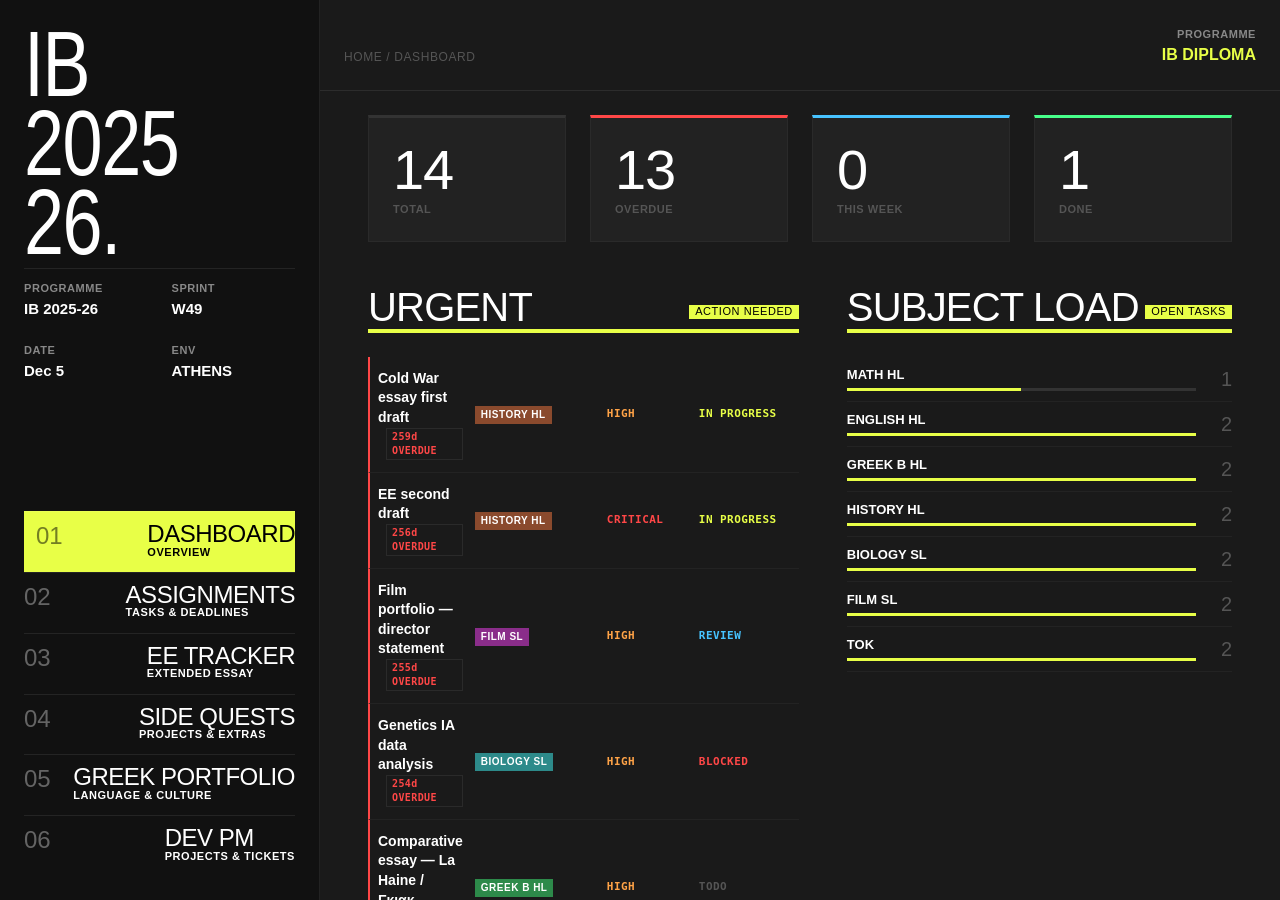
==== index.html @ cf194de4 "feat: IB Dashboard 2025-26 with Dev PM view Vanilla JS SPA (ES modules) replacing Dev Team PM tracke" ====
<!DOCTYPE html>
<html lang="en">
<head>
  <meta charset="UTF-8">
  <meta name="viewport" content="width=device-width, initial-scale=1.0">
  <title>IB Dashboard 2025-26</title>
  <link rel="stylesheet" href="style.css">
</head>
<body>

  <!-- SIDEBAR -->
  <aside>
    <div class="brand-block">
      <h1 class="display-text">IB<br>2025<br>26.</h1>
    </div>

    <div class="meta-grid">
      <div class="meta-item">
        <div class="mono-label" style="color:#888">Programme</div>
        <div class="meta-value">IB 2025-26</div>
      </div>
      <div class="meta-item">
        <div class="mono-label" style="color:#888">Sprint</div>
        <div id="meta-sprint" class="meta-value">—</div>
      </div>
      <div class="meta-item">
        <div class="mono-label" style="color:#888">Date</div>
        <div id="meta-date" class="meta-value">—</div>
      </div>
      <div class="meta-item">
        <div class="mono-label" style="color:#888">Env</div>
        <div class="meta-value">ATHENS</div>
      </div>
    </div>

    <ul class="nav-list">
      <li class="nav-item" data-view="dashboard">
        <span class="num">01</span>
        <div>
          <div class="display-text" style="font-size:24px">Dashboard</div>
          <div class="mono-label">Overview</div>
        </div>
      </li>
      <li class="nav-item" data-view="assignments">
        <span class="num">02</span>
        <div>
          <div class="display-text" style="font-size:24px">Assignments</div>
          <div class="mono-label">Tasks &amp; Deadlines</div>
        </div>
      </li>
      <li class="nav-item" data-view="ee-tracker">
        <span class="num">03</span>
        <div>
          <div class="display-text" style="font-size:24px">EE Tracker</div>
          <div class="mono-label">Extended Essay</div>
        </div>
      </li>
      <li class="nav-item" data-view="side-quests">
        <span class="num">04</span>
        <div>
          <div class="display-text" style="font-size:24px">Side Quests</div>
          <div class="mono-label">Projects &amp; Extras</div>
        </div>
      </li>
      <li class="nav-item" data-view="greek-portfolio">
        <span class="num">05</span>
        <div>
          <div class="display-text" style="font-size:24px">Greek Portfolio</div>
          <div class="mono-label">Language &amp; Culture</div>
        </div>
      </li>
      <li class="nav-item" data-view="dev-pm">
        <span class="num">06</span>
        <div>
          <div class="display-text" style="font-size:24px">Dev PM</div>
          <div class="mono-label">Projects &amp; Tickets</div>
        </div>
      </li>
    </ul>
  </aside>

  <!-- MAIN -->
  <main>
    <header>
      <div class="breadcrumbs" id="header-breadcrumb">HOME / DASHBOARD</div>
      <div class="user-status">
        <span class="mono-label" style="color:#888">PROGRAMME</span>
        <span class="role">IB DIPLOMA</span>
      </div>
    </header>

    <div data-view="dashboard" style="display:none"></div>
    <div data-view="assignments" style="display:none"></div>
    <div data-view="ee-tracker" style="display:none"></div>
    <div data-view="side-quests" style="display:none"></div>
    <div data-view="greek-portfolio" style="display:none"></div>
    <div data-view="dev-pm" style="display:none"></div>
  </main>

  <!-- MODAL -->
  <div id="modal-overlay" class="modal-overlay">
    <div id="modal-box" class="modal-box"></div>
  </div>

  <script type="module" src="js/app.js"></script>
</body>
</html>
---- style.css ----
/* ============================================================
   DESIGN SYSTEM — Dev Team PM Dashboard
   ============================================================ */

:root {
  /* Base (from design-sample) */
  --bg-dark:   #111111;
  --bg-light:  #1A1A1A;
  --text-dark: #FFFFFF;
  --text-light: #FFFFFF;
  --accent:    #E8FF47;

  --font-display: 'Impact', 'Oswald', 'Anton', sans-serif;
  --font-body:    'Helvetica Neue', 'Helvetica', 'Arial', sans-serif;

  --spacing-xs: 4px;
  --spacing-sm: 12px;
  --spacing-md: 24px;
  --spacing-lg: 48px;
  --spacing-xl: 96px;

  --border-light: 1px solid rgba(255,255,255,0.08);
  --border-dark:  1px solid rgba(255,255,255,0.08);

  /* Status colors */
  --status-todo:        #555555;
  --status-in-progress: var(--accent);
  --status-review:      #47C3FF;
  --status-done:        #47FF8A;
  --status-blocked:     #FF4747;

  /* Priority colors */
  --priority-critical: #FF4747;
  --priority-high:     #FFA347;
  --priority-normal:   #AAAAAA;
  --priority-low:      #555555;
}

/* ============================================================
   RESET + BASE
   ============================================================ */
*, *::before, *::after { box-sizing: border-box; margin: 0; padding: 0; }

body {
  font-family: var(--font-body);
  background-color: var(--bg-dark);
  color: var(--text-light);
  height: 100vh;
  overflow: hidden;
  display: flex;
  font-size: 14px;
  line-height: 1.4;
  -webkit-font-smoothing: antialiased;
}

/* ============================================================
   TYPOGRAPHY UTILITIES
   ============================================================ */
.display-text {
  font-family: var(--font-display);
  text-transform: uppercase;
  line-height: 0.85;
  letter-spacing: -0.02em;
}

.mono-label {
  font-family: var(--font-body);
  font-size: 11px;
  text-transform: uppercase;
  letter-spacing: 0.05em;
  font-weight: 600;
}

/* ============================================================
   SIDEBAR
   ============================================================ */
aside {
  width: 320px;
  background-color: var(--bg-dark);
  color: var(--text-light);
  display: flex;
  flex-direction: column;
  padding: var(--spacing-md);
  border-right: 1px solid #222;
  flex-shrink: 0;
  position: relative;
  z-index: 10;
}

.brand-block { margin-bottom: var(--spacing-lg); }

.brand-block h1 {
  font-size: 72px;
  font-weight: 400;
  transform: scaleY(1.3);
  transform-origin: top left;
  margin-bottom: var(--spacing-sm);
}

.meta-grid {
  display: grid;
  grid-template-columns: 1fr 1fr;
  gap: var(--spacing-md);
  margin-bottom: var(--spacing-lg);
  border-top: var(--border-light);
  padding-top: var(--spacing-sm);
}

/* NAV */
.nav-list { list-style: none; margin-top: auto; }

.nav-item {
  border-top: var(--border-light);
  padding: var(--spacing-sm) 0;
  cursor: pointer;
  transition: padding-left 0.15s ease;
  display: flex;
  justify-content: space-between;
  align-items: flex-start;
  user-select: none;
}

.nav-item:hover {
  padding-left: 10px;
  background: linear-gradient(90deg, rgba(232,255,71,0.06), transparent);
}

.nav-item span.num {
  font-family: var(--font-display);
  font-size: 24px;
  opacity: 0.35;
  line-height: 1;
}

.nav-active {
  color: #000;
  background-color: var(--accent);
  padding-left: var(--spacing-sm) !important;
}
.nav-active span.num { opacity: 0.5; }
.nav-active:hover { color: #000; background-color: var(--accent); }

/* ============================================================
   MAIN AREA
   ============================================================ */
main {
  flex-grow: 1;
  background-color: var(--bg-light);
  overflow: hidden;
  display: flex;
  flex-direction: column;
}

header {
  padding: var(--spacing-md);
  border-bottom: var(--border-dark);
  display: flex;
  justify-content: space-between;
  align-items: flex-end;
  flex-shrink: 0;
}

.breadcrumbs { font-size: 12px; color: #555; letter-spacing: 0.05em; }
.user-status { text-align: right; }
.user-status .role { display: block; font-weight: 700; font-size: 16px; color: var(--accent); }

/* ============================================================
   VIEW CONTAINERS
   ============================================================ */
main [data-view] {
  flex: 1;
  overflow-y: auto;
  padding: var(--spacing-md) var(--spacing-lg);
}

/* ============================================================
   DASHBOARD
   ============================================================ */

/* Stat row */
.stat-row {
  display: grid;
  grid-template-columns: repeat(4, 1fr);
  gap: var(--spacing-md);
  margin-bottom: var(--spacing-lg);
}

.stat-card {
  background: #222;
  border: 1px solid #2a2a2a;
  border-top: 3px solid #333;
  padding: var(--spacing-md);
}

.stat-card.stat-danger  { border-top-color: var(--status-blocked); }
.stat-card.stat-review  { border-top-color: var(--status-review); }
.stat-card.stat-done    { border-top-color: var(--status-done); }

.stat-value {
  font-family: var(--font-display);
  font-size: 56px;
  line-height: 1;
  color: var(--text-light);
}

.stat-label { color: #555; margin-top: 4px; }

/* Dashboard grid */
.dashboard-grid {
  display: grid;
  grid-template-columns: 1fr 1fr;
  gap: var(--spacing-lg);
}

/* Section */
.data-section { display: flex; flex-direction: column; }

.section-header {
  font-family: var(--font-display);
  font-size: 40px;
  margin-bottom: var(--spacing-md);
  border-bottom: 4px solid var(--accent);
  padding-bottom: var(--spacing-xs);
  display: flex;
  justify-content: space-between;
  align-items: baseline;
}

.section-header .tag {
  font-family: var(--font-body);
  font-size: 11px;
  background: var(--accent);
  color: #000;
  padding: 2px 6px;
  letter-spacing: 0.05em;
  transform: translateY(-6px);
  display: inline-block;
}

/* Task rows */
.task-list { display: flex; flex-direction: column; }

.task-row {
  display: grid;
  grid-template-columns: 1fr 120px 80px 100px;
  padding: var(--spacing-sm) 0;
  border-bottom: 1px solid rgba(255,255,255,0.04);
  align-items: center;
  gap: var(--spacing-sm);
}

.task-row:hover { background-color: #222; }

.task-title  { font-weight: 600; }
.task-assignee { color: #888; font-size: 13px; }

/* Blocked highlight */
.blocked-row { border-left: 2px solid var(--status-blocked); padding-left: 8px; }

/* Workload */
.workload-row {
  display: flex;
  align-items: center;
  gap: var(--spacing-sm);
  padding: 8px 0;
  border-bottom: 1px solid rgba(255,255,255,0.04);
}

.member-circle {
  width: 32px; height: 32px;
  border: 2px solid var(--accent);
  border-radius: 50%;
  display: flex; align-items: center; justify-content: center;
  font-weight: 700; font-size: 11px;
  color: var(--accent);
  flex-shrink: 0;
  font-family: var(--font-body);
  letter-spacing: 0.02em;
}
.member-circle.has-blocked { border-color: var(--status-blocked); color: var(--status-blocked); }

.workload-info { flex: 1; min-width: 0; }
.workload-name { font-size: 13px; font-weight: 600; margin-bottom: 4px; }
.workload-bar-wrap { height: 3px; background: #333; border-radius: 0; }
.workload-bar { height: 100%; background: var(--accent); transition: width 0.3s ease; }
.workload-count { font-family: var(--font-display); font-size: 20px; color: #555; width: 24px; text-align: right; }

/* Notice board */
.notice-board {
  grid-column: 1 / -1;
  background-color: #000;
  color: #FFF;
  padding: var(--spacing-md);
  margin-top: var(--spacing-md);
  border: 1px solid #333;
}

.notice-headline {
  font-family: var(--font-display);
  font-size: clamp(32px, 5vw, 72px);
  line-height: 0.85;
  text-transform: uppercase;
}

.notice-headline span {
  display: block;
  color: transparent;
  -webkit-text-stroke: 1px #FFF;
}
.notice-headline span.filled {
  color: var(--accent);
  -webkit-text-stroke: 0;
}

.notice-footer {
  margin-top: var(--spacing-md);
  display: flex;
  justify-content: space-between;
  font-family: monospace;
  font-size: 11px;
  border-top: 1px solid rgba(255,255,255,0.1);
  padding-top: var(--spacing-sm);
  color: #888;
}

/* ============================================================
   TICKETS VIEW
   ============================================================ */
.view-toolbar {
  display: flex;
  align-items: center;
  gap: var(--spacing-md);
  margin-bottom: var(--spacing-md);
  flex-wrap: wrap;
}

.view-toggle { display: flex; }

.toggle-btn {
  background: transparent;
  border: 1px solid #333;
  color: #555;
  padding: 6px 14px;
  font-family: var(--font-body);
  font-size: 11px;
  font-weight: 600;
  letter-spacing: 0.05em;
  text-transform: uppercase;
  cursor: pointer;
  transition: all 0.1s;
}
.toggle-btn + .toggle-btn { border-left: none; }
.toggle-btn.view-active {
  background: var(--accent);
  color: #000;
  border-color: var(--accent);
}
.toggle-btn:hover:not(.view-active) { border-color: #555; color: #aaa; }

.filter-bar { display: flex; gap: 8px; margin-left: auto; }

.filter-select {
  background: #222;
  border: 1px solid #333;
  color: #888;
  padding: 6px 10px;
  font-family: var(--font-body);
  font-size: 11px;
  font-weight: 600;
  letter-spacing: 0.04em;
  text-transform: uppercase;
  cursor: pointer;
  appearance: none;
  -webkit-appearance: none;
}
.filter-select:focus { outline: none; border-color: var(--accent); }

.action-btn {
  background: transparent;
  border: 1px solid var(--accent);
  color: var(--accent);
  padding: 6px 16px;
  font-family: var(--font-body);
  font-size: 11px;
  font-weight: 700;
  letter-spacing: 0.05em;
  text-transform: uppercase;
  cursor: pointer;
  transition: all 0.1s;
  white-space: nowrap;
}
.action-btn:hover { background: var(--accent); color: #000; }

/* Table */
.table-header {
  border-bottom: 2px solid #333 !important;
  color: #555;
  cursor: default !important;
}
.table-header:hover { background: transparent !important; }

.ticket-row {
  grid-template-columns: 1fr 120px 80px 100px;
  cursor: pointer;
}

.col-assignee { color: #888; font-size: 13px; }
.col-status   { text-align: right; }

/* Status / priority badges */
.status-badge {
  font-family: monospace;
  font-size: 11px;
  font-weight: 700;
  text-transform: uppercase;
  letter-spacing: 0.04em;
}

.s-TODO        { color: var(--status-todo); }
.s-IN_PROGRESS { color: var(--status-in-progress); }
.s-REVIEW      { color: var(--status-review); }
.s-DONE        { color: var(--status-done); }
.s-BLOCKED     { color: var(--status-blocked); }

.clickable-status {
  cursor: pointer;
  border-bottom: 1px dashed currentColor;
  display: inline-block;
}
.clickable-status:hover { opacity: 0.7; }

.priority-badge {
  font-family: monospace;
  font-size: 11px;
  font-weight: 700;
  text-transform: uppercase;
  letter-spacing: 0.04em;
}

.p-CRITICAL { color: var(--priority-critical); }
.p-HIGH     { color: var(--priority-high); }
.p-NORMAL   { color: var(--priority-normal); }
.p-LOW      { color: var(--priority-low); }

/* Board */
.board-container {
  display: grid;
  grid-template-columns: repeat(4, 1fr);
  gap: var(--spacing-md);
  align-items: start;
}

.board-col {
  background: #1e1e1e;
  border: 1px solid #2a2a2a;
  min-height: 200px;
}

.board-col-header {
  padding: var(--spacing-sm);
  border-bottom: 1px solid #2a2a2a;
  display: flex;
  justify-content: space-between;
  align-items: center;
}

.board-col-count { color: #555; }

.board-col-cards {
  padding: var(--spacing-sm);
  display: flex;
  flex-direction: column;
  gap: 8px;
  min-height: 120px;
  transition: background 0.1s;
}
.board-col-cards.drag-over { background: rgba(232,255,71,0.04); }

.board-card {
  background: #252525;
  border: 1px solid #333;
  border-left: 3px solid #333;
  padding: var(--spacing-sm);
  cursor: grab;
  transition: border-color 0.1s, opacity 0.1s;
  user-select: none;
}
.board-card:hover { border-color: #555; }
.board-card.dragging { opacity: 0.4; }

.s-border-TODO        { border-left-color: var(--status-todo); }
.s-border-IN_PROGRESS { border-left-color: var(--status-in-progress); }
.s-border-REVIEW      { border-left-color: var(--status-review); }
.s-border-DONE        { border-left-color: var(--status-done); }
.s-border-BLOCKED     { border-left-color: var(--status-blocked); }

.card-title { font-size: 13px; font-weight: 600; margin-bottom: 8px; }

.card-meta {
  display: flex;
  justify-content: space-between;
  align-items: center;
}

.card-assignee { font-size: 11px; color: #555; }

.card-blocked-badge {
  font-family: monospace;
  font-size: 10px;
  font-weight: 700;
  color: var(--status-blocked);
  margin-top: 6px;
  letter-spacing: 0.05em;
}

/* ============================================================
   PROJECTS VIEW
   ============================================================ */
.project-grid {
  display: grid;
  grid-template-columns: repeat(2, 1fr);
  gap: var(--spacing-md);
}

.project-card {
  background: #222;
  border: 1px solid #2a2a2a;
  padding: var(--spacing-md);
  cursor: pointer;
  transition: border-color 0.15s;
  display: flex;
  flex-direction: column;
  gap: var(--spacing-sm);
  position: relative;
}
.project-card:hover { border-color: var(--accent); }
.project-card.project-active { border-color: rgba(232,255,71,0.4); }

.project-phase-bar {
  display: flex;
  justify-content: space-between;
  align-items: center;
}

.phase-badge {
  font-family: monospace;
  font-size: 11px;
  font-weight: 700;
  letter-spacing: 0.06em;
  text-transform: uppercase;
}
.phase-ALPHA       { color: #FFA347; }
.phase-BETA        { color: var(--accent); }
.phase-LAUNCH      { color: var(--status-done); }
.phase-MAINTENANCE { color: var(--status-review); }

.active-badge {
  font-family: monospace;
  font-size: 10px;
  font-weight: 700;
  color: #000;
  background: var(--accent);
  padding: 2px 6px;
  letter-spacing: 0.05em;
}

.project-name {
  font-size: 36px;
  line-height: 0.9;
}

.project-desc {
  font-size: 13px;
  color: #888;
  flex: 1;
}

.project-meta {
  display: flex;
  justify-content: space-between;
  align-items: center;
  border-top: 1px solid #2a2a2a;
  padding-top: var(--spacing-sm);
}

.project-stats { display: flex; gap: 6px; }

.set-active-btn {
  background: transparent;
  border: none;
  color: #555;
  cursor: pointer;
  font-size: 11px;
  padding: 0;
  transition: color 0.1s;
  margin-top: 4px;
  display: block;
}
.set-active-btn:hover { color: var(--accent); }

/* ============================================================
   TEAM VIEW
   ============================================================ */
.team-list { display: flex; flex-direction: column; gap: 2px; }

.team-row {
  display: grid;
  grid-template-columns: 48px 1fr auto auto;
  align-items: center;
  gap: var(--spacing-md);
  padding: var(--spacing-sm) 0;
  border-bottom: 1px solid rgba(255,255,255,0.04);
}
.team-row.has-blocked { border-left: 2px solid var(--status-blocked); padding-left: 8px; }

.member-circle-lg {
  width: 44px; height: 44px;
  border: 2px solid var(--accent);
  border-radius: 50%;
  display: flex; align-items: center; justify-content: center;
  font-weight: 700; font-size: 13px;
  color: var(--accent);
  flex-shrink: 0;
  letter-spacing: 0.02em;
}
.member-circle-lg.has-blocked { border-color: var(--status-blocked); color: var(--status-blocked); }

.member-name { font-weight: 700; font-size: 16px; }
.member-role { color: #555; margin-top: 2px; }

.member-stats { display: flex; gap: var(--spacing-sm); align-items: center; }

.delete-member-btn {
  background: transparent;
  border: none;
  color: #333;
  cursor: pointer;
  font-size: 14px;
  padding: 4px 8px;
  transition: color 0.1s;
}
.delete-member-btn:hover { color: var(--status-blocked); }

/* ============================================================
   MODAL
   ============================================================ */
.modal-overlay {
  position: fixed;
  inset: 0;
  background: rgba(0,0,0,0.85);
  display: flex;
  align-items: center;
  justify-content: center;
  z-index: 1000;
  opacity: 0;
  pointer-events: none;
  transition: opacity 0.15s;
}
.modal-overlay.active {
  opacity: 1;
  pointer-events: all;
}

.modal-box {
  background: var(--bg-dark);
  border: 1px solid #333;
  width: 480px;
  max-width: calc(100vw - 48px);
  padding: var(--spacing-lg);
  position: relative;
}

.modal-header {
  display: flex;
  justify-content: space-between;
  align-items: flex-start;
  margin-bottom: var(--spacing-lg);
  border-bottom: 4px solid var(--accent);
  padding-bottom: var(--spacing-sm);
}

.modal-title { font-size: 40px; }

.modal-close-btn {
  background: transparent;
  border: none;
  color: #555;
  font-size: 18px;
  cursor: pointer;
  padding: 4px;
  transition: color 0.1s;
  line-height: 1;
}
.modal-close-btn:hover { color: #fff; }

.modal-field { margin-bottom: var(--spacing-md); }

.modal-label {
  display: block;
  color: #555;
  margin-bottom: 6px;
}

.modal-input {
  width: 100%;
  background: transparent;
  border: none;
  border-bottom: 1px solid #333;
  color: #fff;
  font-family: var(--font-body);
  font-size: 16px;
  padding: 6px 0;
  outline: none;
  transition: border-color 0.15s;
  border-radius: 0;
  -webkit-appearance: none;
  appearance: none;
}
.modal-input:focus { border-bottom-color: var(--accent); }
.modal-input option { background: #111; }

.modal-textarea { resize: vertical; min-height: 80px; }

.modal-submit {
  margin-top: var(--spacing-md);
  background: var(--accent);
  border: none;
  color: #000;
  font-family: var(--font-body);
  font-size: 13px;
  font-weight: 700;
  letter-spacing: 0.08em;
  padding: 12px 32px;
  cursor: pointer;
  transition: opacity 0.1s;
  text-transform: uppercase;
  width: 100%;
}
.modal-submit:hover { opacity: 0.85; }

/* ============================================================
   MISC
   ============================================================ */
.empty-state {
  color: #444;
  font-size: 13px;
  padding: var(--spacing-md) 0;
  font-style: italic;
}

button { font-family: var(--font-body); }

/* Scrollbar */
::-webkit-scrollbar { width: 4px; }
::-webkit-scrollbar-track { background: transparent; }
::-webkit-scrollbar-thumb { background: #333; border-radius: 0; }
::-webkit-scrollbar-thumb:hover { background: #555; }

/* ============================================================
   EDIT BUTTONS + NEW FIELDS
   ============================================================ */

/* Generic edit icon button */
.edit-btn {
  background: transparent;
  border: none;
  color: #444;
  cursor: pointer;
  font-size: 13px;
  padding: 2px 5px;
  transition: color 0.1s;
  line-height: 1;
}
.edit-btn:hover { color: var(--accent); }

/* Ticket table action buttons (hidden until row hover) */
.ticket-actions {
  display: flex;
  gap: 2px;
  justify-content: flex-end;
  opacity: 0;
  transition: opacity 0.1s;
}
.task-row:hover .ticket-actions { opacity: 1; }

/* Due date chip */
.due-chip {
  font-family: monospace;
  font-size: 10px;
  font-weight: 700;
  color: #555;
  background: #1a1a1a;
  border: 1px solid #2a2a2a;
  padding: 1px 5px;
  letter-spacing: 0.04em;
  margin-left: 8px;
  display: inline-block;
  vertical-align: middle;
}

/* Board card layout updates */
.card-title-row {
  display: flex;
  justify-content: space-between;
  align-items: flex-start;
  gap: 4px;
  margin-bottom: 8px;
}
.card-title-row .card-title { margin-bottom: 0; flex: 1; }

.card-edit-btn { opacity: 0; flex-shrink: 0; }
.board-card:hover .card-edit-btn { opacity: 1; }

/* Board card description preview */
.card-desc {
  font-size: 11px;
  color: #666;
  margin-bottom: 8px;
  line-height: 1.4;
}

/* Project card action row */
.project-card-actions {
  display: flex;
  justify-content: space-between;
  align-items: center;
  margin-top: 4px;
}
.project-action-btns { display: flex; gap: 4px; }
.project-action-btns .edit-btn {
  font-size: 10px;
  font-weight: 700;
  letter-spacing: 0.04em;
  padding: 3px 8px;
  border: 1px solid #2a2a2a;
}
.project-action-btns .edit-btn:hover { color: var(--accent); border-color: var(--accent); }

/* Team member action cell */
.member-actions { display: flex; gap: 4px; align-items: center; }

/* ============================================================
   IB DASHBOARD — ADDITIONS
   ============================================================ */

/* Meta grid values */
.meta-item { }
.meta-value { font-weight: 700; font-size: 15px; margin-top: 2px; }

/* Subject badges */
.subject-badge {
  display: inline-block;
  padding: 2px 6px;
  border-radius: 0;
  font-size: 10px;
  font-weight: 700;
  letter-spacing: 0.05em;
  text-transform: uppercase;
  white-space: nowrap;
}
.subj-math-hl    { background: #2D4A8A; color: #fff; }
.subj-english-hl { background: #4A2D8A; color: #fff; }
.subj-greek-b-hl { background: #2D8A4A; color: #fff; }
.subj-history-hl { background: #8A4A2D; color: #fff; }
.subj-biology-sl { background: #2D8A8A; color: #fff; }
.subj-film-sl    { background: #8A2D8A; color: #fff; }
.subj-tok        { background: #555;    color: #fff; }

/* Priority dots (small colored circles for table rows) */
.priority-dot {
  width: 8px;
  height: 8px;
  border-radius: 50%;
  flex-shrink: 0;
}
.p-dot-CRITICAL { background: var(--priority-critical); }
.p-dot-HIGH     { background: var(--priority-high); }
.p-dot-NORMAL   { background: var(--priority-normal); }
.p-dot-LOW      { background: var(--priority-low); }

/* Assignments row */
.assign-row {
  cursor: default;
  align-items: center;
}

/* 5-column board for assignments */
.board-5col {
  grid-template-columns: repeat(5, 1fr) !important;
}

/* EE grid layout */
.ee-grid {
  max-width: 720px;
}

/* Greek text rows (expandable) */
.greek-text-row {
  align-items: start !important;
  padding: var(--spacing-sm) 0;
}
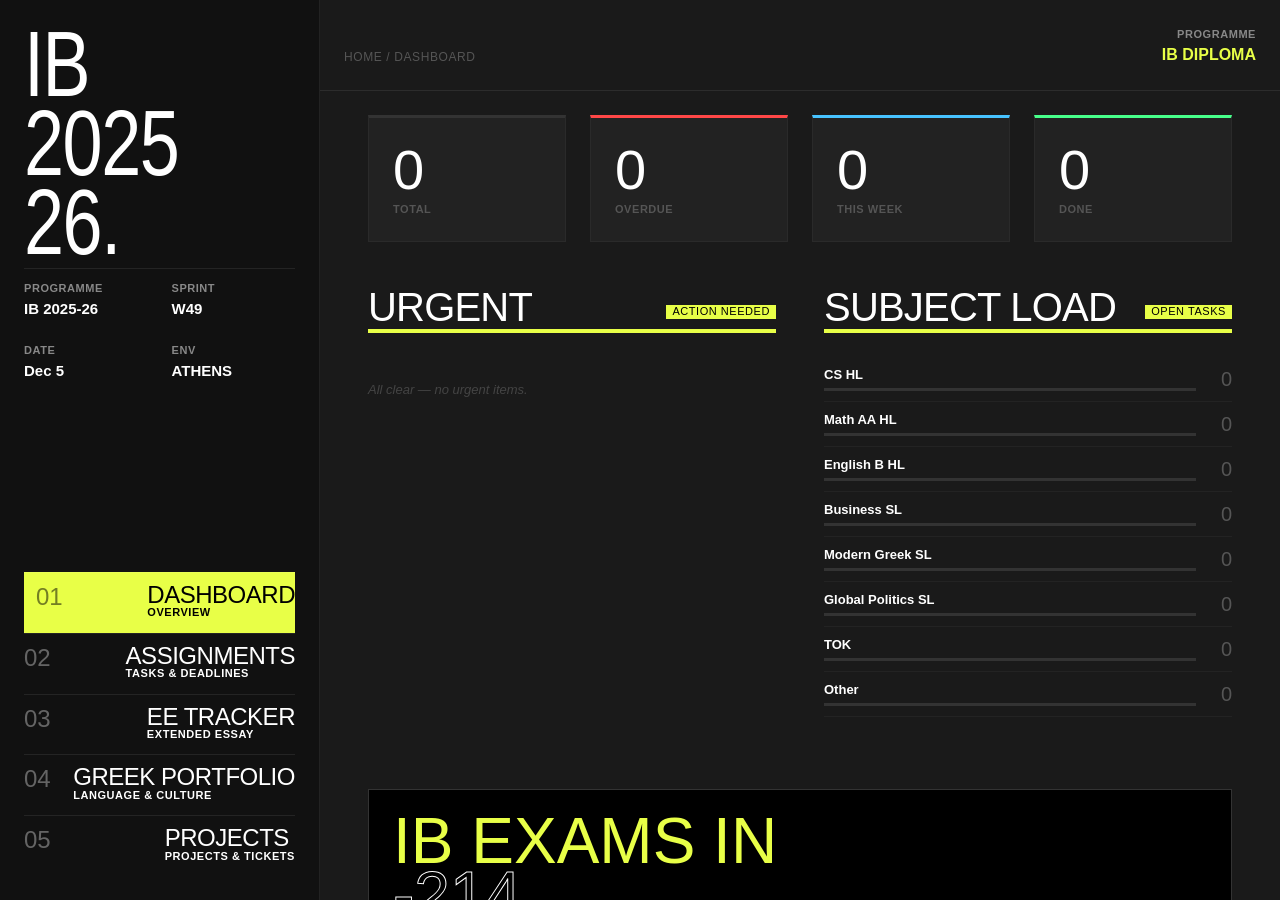
==== commit f7875af1: "Connected other views to notion. Working on side quest project management view" ====
--- a/index.html
+++ b/index.html
@@ -55,24 +55,17 @@
           <div class="mono-label">Extended Essay</div>
         </div>
       </li>
-      <li class="nav-item" data-view="side-quests">
+      <li class="nav-item" data-view="greek-portfolio">
         <span class="num">04</span>
-        <div>
-          <div class="display-text" style="font-size:24px">Side Quests</div>
-          <div class="mono-label">Projects &amp; Extras</div>
-        </div>
-      </li>
-      <li class="nav-item" data-view="greek-portfolio">
-        <span class="num">05</span>
         <div>
           <div class="display-text" style="font-size:24px">Greek Portfolio</div>
           <div class="mono-label">Language &amp; Culture</div>
         </div>
       </li>
-      <li class="nav-item" data-view="dev-pm">
-        <span class="num">06</span>
+      <li class="nav-item" data-view="projects">
+        <span class="num">05</span>
         <div>
-          <div class="display-text" style="font-size:24px">Dev PM</div>
+          <div class="display-text" style="font-size:24px">Projects</div>
           <div class="mono-label">Projects &amp; Tickets</div>
         </div>
       </li>
@@ -92,9 +85,8 @@
     <div data-view="dashboard" style="display:none"></div>
     <div data-view="assignments" style="display:none"></div>
     <div data-view="ee-tracker" style="display:none"></div>
-    <div data-view="side-quests" style="display:none"></div>
     <div data-view="greek-portfolio" style="display:none"></div>
-    <div data-view="dev-pm" style="display:none"></div>
+    <div data-view="projects" style="display:none"></div>
   </main>
 
   <!-- MODAL -->
--- a/style.css
+++ b/style.css
@@ -31,8 +31,8 @@
 
   /* Priority colors */
   --priority-critical: #FF4747;
-  --priority-high:     #FFA347;
-  --priority-normal:   #AAAAAA;
+  --priority-high:     #FF4747;
+  --priority-normal:   #47C3FF;
   --priority-low:      #555555;
 }
 
@@ -858,13 +858,15 @@
   text-transform: uppercase;
   white-space: nowrap;
 }
-.subj-math-hl    { background: #2D4A8A; color: #fff; }
-.subj-english-hl { background: #4A2D8A; color: #fff; }
-.subj-greek-b-hl { background: #2D8A4A; color: #fff; }
-.subj-history-hl { background: #8A4A2D; color: #fff; }
-.subj-biology-sl { background: #2D8A8A; color: #fff; }
-.subj-film-sl    { background: #8A2D8A; color: #fff; }
-.subj-tok        { background: #555;    color: #fff; }
+/* Subjects match Notion Assignments DB */
+.subj-cs-hl            { background: #1a6b8a; color: #fff; }
+.subj-math-aa-hl       { background: #2D4A8A; color: #fff; }
+.subj-english-b-hl     { background: #4A2D8A; color: #fff; }
+.subj-business-sl      { background: #8A6A2D; color: #fff; }
+.subj-modern-greek-sl  { background: #2D8A4A; color: #fff; }
+.subj-global-politics-sl { background: #8A4A2D; color: #fff; }
+.subj-tok              { background: #555;    color: #fff; }
+.subj-other            { background: #333;    color: #888; }
 
 /* Priority dots (small colored circles for table rows) */
 .priority-dot {
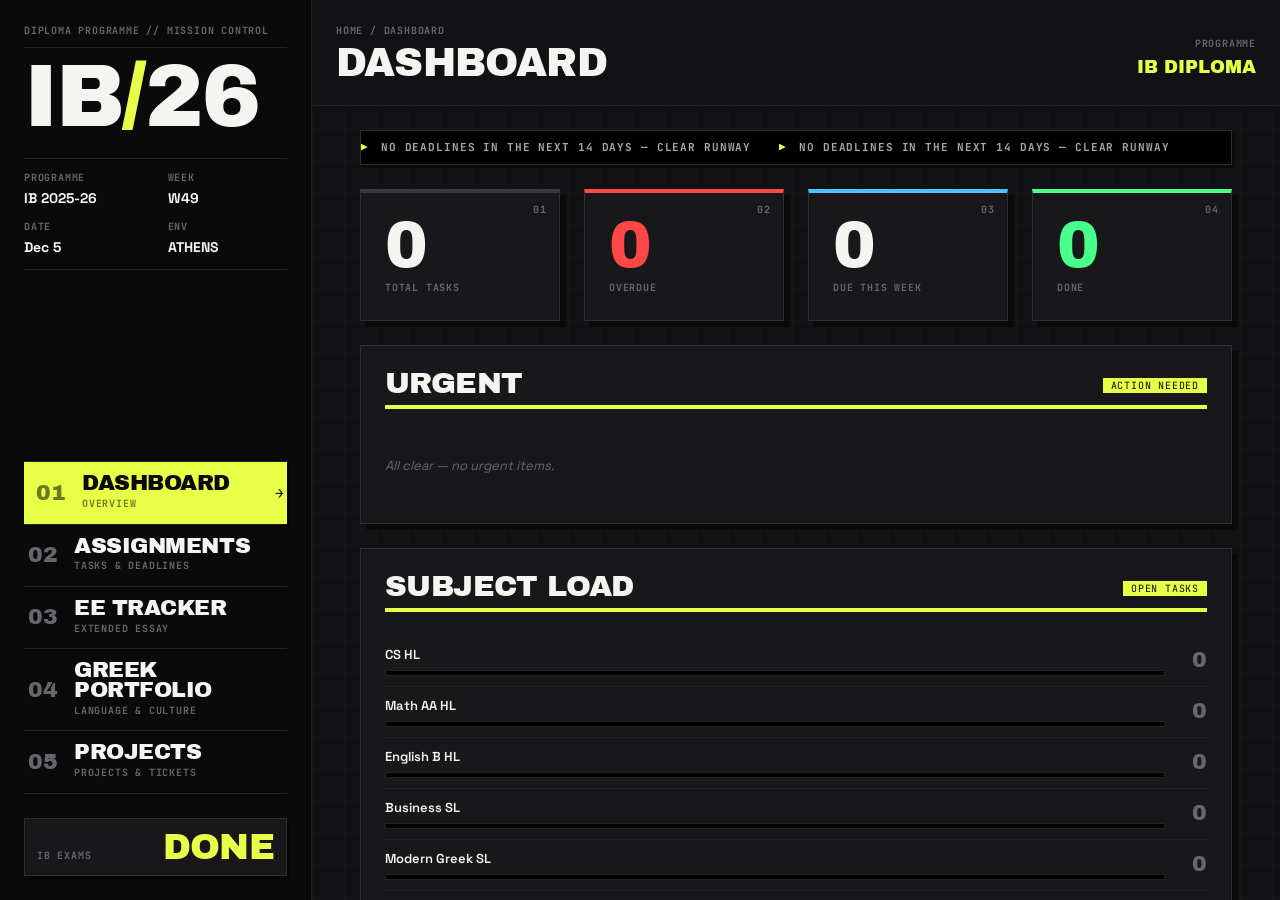
==== commit 4dfa8a3c: "Redesign UI: industrial brutalist design system, finish EE + Greek views - New design system in styl" ====
--- a/index.html
+++ b/index.html
@@ -4,6 +4,9 @@
   <meta charset="UTF-8">
   <meta name="viewport" content="width=device-width, initial-scale=1.0">
   <title>IB Dashboard 2025-26</title>
+  <link rel="preconnect" href="https://fonts.googleapis.com">
+  <link rel="preconnect" href="https://fonts.gstatic.com" crossorigin>
+  <link href="https://fonts.googleapis.com/css2?family=Archivo+Black&family=JetBrains+Mono:wght@400;700&family=Space+Grotesk:wght@400;500;600;700&display=swap" rel="stylesheet">
   <link rel="stylesheet" href="style.css">
 </head>
 <body>
@@ -11,24 +14,25 @@
   <!-- SIDEBAR -->
   <aside>
     <div class="brand-block">
-      <h1 class="display-text">IB<br>2025<br>26.</h1>
+      <div class="mono-label brand-kicker">DIPLOMA PROGRAMME // MISSION CONTROL</div>
+      <h1 class="display-text brand-title">IB<span class="brand-slash">/</span>26</h1>
     </div>
 
     <div class="meta-grid">
       <div class="meta-item">
-        <div class="mono-label" style="color:#888">Programme</div>
+        <div class="mono-label meta-key">Programme</div>
         <div class="meta-value">IB 2025-26</div>
       </div>
       <div class="meta-item">
-        <div class="mono-label" style="color:#888">Sprint</div>
+        <div class="mono-label meta-key">Week</div>
         <div id="meta-sprint" class="meta-value">—</div>
       </div>
       <div class="meta-item">
-        <div class="mono-label" style="color:#888">Date</div>
+        <div class="mono-label meta-key">Date</div>
         <div id="meta-date" class="meta-value">—</div>
       </div>
       <div class="meta-item">
-        <div class="mono-label" style="color:#888">Env</div>
+        <div class="mono-label meta-key">Env</div>
         <div class="meta-value">ATHENS</div>
       </div>
     </div>
@@ -36,48 +40,63 @@
     <ul class="nav-list">
       <li class="nav-item" data-view="dashboard">
         <span class="num">01</span>
-        <div>
-          <div class="display-text" style="font-size:24px">Dashboard</div>
-          <div class="mono-label">Overview</div>
+        <div class="nav-text">
+          <div class="display-text nav-label">Dashboard</div>
+          <div class="mono-label nav-sub">Overview</div>
         </div>
+        <span class="nav-arrow">&#x2192;</span>
       </li>
       <li class="nav-item" data-view="assignments">
         <span class="num">02</span>
-        <div>
-          <div class="display-text" style="font-size:24px">Assignments</div>
-          <div class="mono-label">Tasks &amp; Deadlines</div>
+        <div class="nav-text">
+          <div class="display-text nav-label">Assignments</div>
+          <div class="mono-label nav-sub">Tasks &amp; Deadlines</div>
         </div>
+        <span class="nav-arrow">&#x2192;</span>
       </li>
       <li class="nav-item" data-view="ee-tracker">
         <span class="num">03</span>
-        <div>
-          <div class="display-text" style="font-size:24px">EE Tracker</div>
-          <div class="mono-label">Extended Essay</div>
+        <div class="nav-text">
+          <div class="display-text nav-label">EE Tracker</div>
+          <div class="mono-label nav-sub">Extended Essay</div>
         </div>
+        <span class="nav-arrow">&#x2192;</span>
       </li>
       <li class="nav-item" data-view="greek-portfolio">
         <span class="num">04</span>
-        <div>
-          <div class="display-text" style="font-size:24px">Greek Portfolio</div>
-          <div class="mono-label">Language &amp; Culture</div>
+        <div class="nav-text">
+          <div class="display-text nav-label">Greek Portfolio</div>
+          <div class="mono-label nav-sub">Language &amp; Culture</div>
         </div>
+        <span class="nav-arrow">&#x2192;</span>
       </li>
       <li class="nav-item" data-view="projects">
         <span class="num">05</span>
-        <div>
-          <div class="display-text" style="font-size:24px">Projects</div>
-          <div class="mono-label">Projects &amp; Tickets</div>
+        <div class="nav-text">
+          <div class="display-text nav-label">Projects</div>
+          <div class="mono-label nav-sub">Projects &amp; Tickets</div>
         </div>
+        <span class="nav-arrow">&#x2192;</span>
       </li>
     </ul>
+
+    <div class="sidebar-foot">
+      <div class="exam-chip">
+        <span class="mono-label exam-chip-key">IB EXAMS</span>
+        <span class="display-text exam-chip-num" id="sidebar-countdown-num">—</span>
+      </div>
+    </div>
   </aside>
 
   <!-- MAIN -->
   <main>
     <header>
-      <div class="breadcrumbs" id="header-breadcrumb">HOME / DASHBOARD</div>
+      <div class="header-left">
+        <div class="breadcrumbs mono-label" id="header-breadcrumb">HOME / DASHBOARD</div>
+        <div class="display-text header-title" id="header-title">Dashboard</div>
+      </div>
       <div class="user-status">
-        <span class="mono-label" style="color:#888">PROGRAMME</span>
+        <span class="mono-label header-key">PROGRAMME</span>
         <span class="role">IB DIPLOMA</span>
       </div>
     </header>
--- a/style.css
+++ b/style.css
@@ -1,17 +1,40 @@
 /* ============================================================
-   DESIGN SYSTEM — Dev Team PM Dashboard
+   DESIGN SYSTEM — IB MISSION CONTROL
+   Industrial brutalist: hard edges, hard shadows, stencil type,
+   lime signal color on near-black surfaces.
    ============================================================ */
 
 :root {
-  /* Base (from design-sample) */
-  --bg-dark:   #111111;
-  --bg-light:  #1A1A1A;
-  --text-dark: #FFFFFF;
-  --text-light: #FFFFFF;
-  --accent:    #E8FF47;
-
-  --font-display: 'Impact', 'Oswald', 'Anton', sans-serif;
-  --font-body:    'Helvetica Neue', 'Helvetica', 'Arial', sans-serif;
+  /* Surfaces */
+  --bg-0: #0A0A0B;          /* app shell / sidebar */
+  --bg-1: #121214;          /* main canvas */
+  --bg-2: #18181B;          /* panels */
+  --bg-3: #1F1F23;          /* raised elements: cards, inputs */
+
+  /* Lines */
+  --line-1: #232327;
+  --line-2: #2E2E33;
+  --line-3: #3A3A40;
+
+  /* Ink */
+  --ink-1: #F4F4F0;
+  --ink-2: #A8A8A0;
+  --ink-3: #66666C;
+
+  /* Signal */
+  --accent:     #E8FF47;
+  --accent-dim: rgba(232, 255, 71, 0.12);
+  --accent-ink: #0A0A0B;
+
+  /* Legacy aliases (kept for compatibility) */
+  --bg-dark:  var(--bg-0);
+  --bg-light: var(--bg-1);
+  --text-dark:  var(--ink-1);
+  --text-light: var(--ink-1);
+
+  --font-display: 'Archivo Black', 'Impact', 'Anton', sans-serif;
+  --font-body:    'Space Grotesk', 'Helvetica Neue', 'Helvetica', 'Arial', sans-serif;
+  --font-mono:    'JetBrains Mono', 'SFMono-Regular', 'Menlo', monospace;
 
   --spacing-xs: 4px;
   --spacing-sm: 12px;
@@ -19,11 +42,15 @@
   --spacing-lg: 48px;
   --spacing-xl: 96px;
 
-  --border-light: 1px solid rgba(255,255,255,0.08);
-  --border-dark:  1px solid rgba(255,255,255,0.08);
+  --border-light: 1px solid var(--line-1);
+  --border-dark:  1px solid var(--line-1);
+
+  --shadow-hard:    6px 6px 0 rgba(0, 0, 0, 0.45);
+  --shadow-hard-sm: 3px 3px 0 rgba(0, 0, 0, 0.45);
+  --shadow-accent:  6px 6px 0 rgba(232, 255, 71, 0.18);
 
   /* Status colors */
-  --status-todo:        #555555;
+  --status-todo:        #8A8A92;
   --status-in-progress: var(--accent);
   --status-review:      #47C3FF;
   --status-done:        #47FF8A;
@@ -33,7 +60,14 @@
   --priority-critical: #FF4747;
   --priority-high:     #FF4747;
   --priority-normal:   #47C3FF;
-  --priority-low:      #555555;
+  --priority-low:      #66666C;
+
+  /* Hazard striping for overdue / blocked surfaces */
+  --hazard: repeating-linear-gradient(
+    -45deg,
+    rgba(255, 71, 71, 0.07) 0 8px,
+    transparent 8px 16px
+  );
 }
 
 /* ============================================================
@@ -43,109 +77,170 @@
 
 body {
   font-family: var(--font-body);
-  background-color: var(--bg-dark);
-  color: var(--text-light);
+  background-color: var(--bg-0);
+  color: var(--ink-1);
   height: 100vh;
   overflow: hidden;
   display: flex;
   font-size: 14px;
-  line-height: 1.4;
+  line-height: 1.45;
   -webkit-font-smoothing: antialiased;
 }
+
+::selection { background: var(--accent); color: var(--accent-ink); }
+
+:focus-visible { outline: 2px solid var(--accent); outline-offset: 2px; }
+
+button { font-family: var(--font-body); }
+
+/* Scrollbar */
+::-webkit-scrollbar { width: 6px; height: 6px; }
+::-webkit-scrollbar-track { background: transparent; }
+::-webkit-scrollbar-thumb { background: var(--line-2); border-radius: 0; }
+::-webkit-scrollbar-thumb:hover { background: var(--line-3); }
 
 /* ============================================================
    TYPOGRAPHY UTILITIES
    ============================================================ */
 .display-text {
   font-family: var(--font-display);
-  text-transform: uppercase;
-  line-height: 0.85;
+  font-weight: 400;
+  text-transform: uppercase;
+  line-height: 0.9;
   letter-spacing: -0.02em;
 }
 
 .mono-label {
-  font-family: var(--font-body);
-  font-size: 11px;
-  text-transform: uppercase;
-  letter-spacing: 0.05em;
-  font-weight: 600;
+  font-family: var(--font-mono);
+  font-size: 10px;
+  text-transform: uppercase;
+  letter-spacing: 0.08em;
+  font-weight: 700;
 }
 
 /* ============================================================
    SIDEBAR
    ============================================================ */
 aside {
-  width: 320px;
-  background-color: var(--bg-dark);
-  color: var(--text-light);
+  width: 312px;
+  background-color: var(--bg-0);
   display: flex;
   flex-direction: column;
   padding: var(--spacing-md);
-  border-right: 1px solid #222;
+  border-right: 1px solid var(--line-1);
   flex-shrink: 0;
   position: relative;
   z-index: 10;
 }
 
-.brand-block { margin-bottom: var(--spacing-lg); }
-
-.brand-block h1 {
-  font-size: 72px;
-  font-weight: 400;
-  transform: scaleY(1.3);
-  transform-origin: top left;
+.brand-block { margin-bottom: var(--spacing-md); }
+
+.brand-kicker {
+  color: var(--ink-3);
   margin-bottom: var(--spacing-sm);
-}
+  border-bottom: 1px solid var(--line-1);
+  padding-bottom: 8px;
+}
+
+.brand-title {
+  font-size: 88px;
+  line-height: 0.85;
+}
+
+.brand-slash { color: var(--accent); }
 
 .meta-grid {
   display: grid;
   grid-template-columns: 1fr 1fr;
-  gap: var(--spacing-md);
-  margin-bottom: var(--spacing-lg);
+  gap: var(--spacing-sm) var(--spacing-md);
+  margin-bottom: var(--spacing-md);
   border-top: var(--border-light);
-  padding-top: var(--spacing-sm);
-}
+  border-bottom: var(--border-light);
+  padding: var(--spacing-sm) 0;
+}
+
+.meta-key { color: var(--ink-3); }
+.meta-value { font-weight: 700; font-size: 14px; margin-top: 2px; }
 
 /* NAV */
 .nav-list { list-style: none; margin-top: auto; }
 
 .nav-item {
   border-top: var(--border-light);
-  padding: var(--spacing-sm) 0;
+  padding: var(--spacing-sm) 4px;
   cursor: pointer;
-  transition: padding-left 0.15s ease;
-  display: flex;
-  justify-content: space-between;
-  align-items: flex-start;
+  transition: padding-left 0.15s ease, background 0.15s ease;
+  display: flex;
+  gap: var(--spacing-sm);
+  align-items: center;
   user-select: none;
 }
+.nav-item:last-child { border-bottom: var(--border-light); }
 
 .nav-item:hover {
-  padding-left: 10px;
-  background: linear-gradient(90deg, rgba(232,255,71,0.06), transparent);
+  padding-left: 12px;
+  background: linear-gradient(90deg, var(--accent-dim), transparent);
 }
 
 .nav-item span.num {
   font-family: var(--font-display);
-  font-size: 24px;
-  opacity: 0.35;
+  font-size: 22px;
+  color: var(--ink-3);
   line-height: 1;
-}
-
-.nav-active {
-  color: #000;
-  background-color: var(--accent);
-  padding-left: var(--spacing-sm) !important;
-}
-.nav-active span.num { opacity: 0.5; }
-.nav-active:hover { color: #000; background-color: var(--accent); }
+  width: 34px;
+  flex-shrink: 0;
+}
+
+.nav-text { flex: 1; min-width: 0; }
+.nav-label { font-size: 22px; }
+.nav-sub { color: var(--ink-3); margin-top: 3px; }
+
+.nav-arrow {
+  font-family: var(--font-mono);
+  color: var(--ink-3);
+  opacity: 0;
+  transition: opacity 0.15s, transform 0.15s;
+}
+.nav-item:hover .nav-arrow { opacity: 1; transform: translateX(2px); }
+
+.nav-active,
+.nav-active:hover {
+  color: var(--accent-ink);
+  background: var(--accent);
+  padding-left: 12px;
+  box-shadow: var(--shadow-hard-sm);
+}
+.nav-active span.num,
+.nav-active .nav-sub,
+.nav-active .nav-arrow { color: var(--accent-ink); opacity: 0.55; }
+.nav-active .nav-arrow { opacity: 1; }
+
+/* Sidebar footer */
+.sidebar-foot { margin-top: var(--spacing-md); }
+
+.exam-chip {
+  border: 1px solid var(--line-2);
+  background: var(--bg-2);
+  box-shadow: var(--shadow-hard-sm);
+  padding: var(--spacing-sm);
+  display: flex;
+  align-items: baseline;
+  justify-content: space-between;
+  gap: var(--spacing-sm);
+}
+.exam-chip-key { color: var(--ink-3); }
+.exam-chip-num { font-size: 36px; color: var(--accent); }
 
 /* ============================================================
    MAIN AREA
    ============================================================ */
 main {
   flex-grow: 1;
-  background-color: var(--bg-light);
+  background-color: var(--bg-1);
+  background-image:
+    linear-gradient(rgba(255, 255, 255, 0.015) 1px, transparent 1px),
+    linear-gradient(90deg, rgba(255, 255, 255, 0.015) 1px, transparent 1px);
+  background-size: 32px 32px;
   overflow: hidden;
   display: flex;
   flex-direction: column;
@@ -158,11 +253,21 @@
   justify-content: space-between;
   align-items: flex-end;
   flex-shrink: 0;
-}
-
-.breadcrumbs { font-size: 12px; color: #555; letter-spacing: 0.05em; }
+  background: var(--bg-1);
+}
+
+.breadcrumbs { color: var(--ink-3); margin-bottom: 6px; }
+.header-title { font-size: 40px; }
+.header-key { color: var(--ink-3); }
 .user-status { text-align: right; }
-.user-status .role { display: block; font-weight: 700; font-size: 16px; color: var(--accent); }
+.user-status .role {
+  display: block;
+  font-family: var(--font-display);
+  font-size: 18px;
+  text-transform: uppercase;
+  color: var(--accent);
+  margin-top: 2px;
+}
 
 /* ============================================================
    VIEW CONTAINERS
@@ -170,100 +275,959 @@
 main [data-view] {
   flex: 1;
   overflow-y: auto;
-  padding: var(--spacing-md) var(--spacing-lg);
+  padding: var(--spacing-md) var(--spacing-lg) var(--spacing-lg);
+}
+
+/* ============================================================
+   PANELS + SECTIONS
+   ============================================================ */
+.data-section {
+  display: flex;
+  flex-direction: column;
+  background: var(--bg-2);
+  border: 1px solid var(--line-2);
+  box-shadow: var(--shadow-hard);
+  padding: var(--spacing-md);
+}
+
+.section-header {
+  font-family: var(--font-display);
+  font-size: 30px;
+  text-transform: uppercase;
+  line-height: 0.9;
+  margin-bottom: var(--spacing-md);
+  border-bottom: 4px solid var(--accent);
+  padding-bottom: 8px;
+  display: flex;
+  justify-content: space-between;
+  align-items: baseline;
+  gap: var(--spacing-sm);
+}
+
+.section-header .tag {
+  font-family: var(--font-mono);
+  font-size: 10px;
+  letter-spacing: 0.08em;
+  background: var(--accent);
+  color: var(--accent-ink);
+  padding: 3px 8px;
+  transform: translateY(-4px);
+  display: inline-block;
+  white-space: nowrap;
+}
+
+.panel-header {
+  display: flex;
+  justify-content: space-between;
+  align-items: center;
+  gap: var(--spacing-sm);
+  margin-bottom: var(--spacing-sm);
+  border-bottom: 2px solid var(--line-2);
+  padding-bottom: 8px;
+}
+
+.panel-label { color: var(--ink-3); }
+.panel-foot { color: var(--ink-3); margin-top: 8px; }
+
+/* ============================================================
+   DEADLINE TICKER
+   ============================================================ */
+.ticker-wrap {
+  overflow: hidden;
+  background: #000;
+  border: 1px solid var(--line-2);
+  margin-bottom: var(--spacing-md);
+  box-shadow: var(--shadow-hard-sm);
+}
+
+.ticker {
+  display: flex;
+  width: max-content;
+  animation: ticker-scroll 45s linear infinite;
+}
+.ticker:hover { animation-play-state: paused; }
+
+.ticker-group { display: flex; flex-shrink: 0; }
+
+.ticker-item {
+  font-family: var(--font-mono);
+  font-size: 11px;
+  font-weight: 700;
+  text-transform: uppercase;
+  letter-spacing: 0.08em;
+  color: var(--ink-2);
+  padding: 9px 28px 9px 0;
+  white-space: nowrap;
+}
+.ticker-item .sep { color: var(--accent); padding-right: 12px; }
+.ticker-item .hot { color: var(--status-blocked); }
+
+@keyframes ticker-scroll {
+  from { transform: translateX(0); }
+  to   { transform: translateX(-50%); }
+}
+
+@media (prefers-reduced-motion: reduce) {
+  .ticker { animation: none; }
 }
 
 /* ============================================================
    DASHBOARD
    ============================================================ */
-
-/* Stat row */
 .stat-row {
   display: grid;
   grid-template-columns: repeat(4, 1fr);
   gap: var(--spacing-md);
-  margin-bottom: var(--spacing-lg);
+  margin-bottom: var(--spacing-md);
 }
 
 .stat-card {
-  background: #222;
-  border: 1px solid #2a2a2a;
-  border-top: 3px solid #333;
-  padding: var(--spacing-md);
-}
+  background: var(--bg-2);
+  border: 1px solid var(--line-2);
+  border-top: 4px solid var(--line-3);
+  box-shadow: var(--shadow-hard);
+  padding: var(--spacing-sm) var(--spacing-md) var(--spacing-md);
+  position: relative;
+  transition: transform 0.12s ease;
+}
+.stat-card:hover { transform: translate(-2px, -2px); }
 
 .stat-card.stat-danger  { border-top-color: var(--status-blocked); }
 .stat-card.stat-review  { border-top-color: var(--status-review); }
 .stat-card.stat-done    { border-top-color: var(--status-done); }
 
+.stat-index {
+  position: absolute;
+  top: 10px;
+  right: 12px;
+  color: var(--ink-3);
+}
+
 .stat-value {
-  font-family: var(--font-display);
-  font-size: 56px;
-  line-height: 1;
-  color: var(--text-light);
-}
-
-.stat-label { color: #555; margin-top: 4px; }
+  font-size: 64px;
+  margin-top: var(--spacing-sm);
+}
+.stat-danger .stat-value { color: var(--status-blocked); }
+.stat-done   .stat-value { color: var(--status-done); }
+
+.stat-label { color: var(--ink-3); margin-top: 6px; }
 
 /* Dashboard grid */
 .dashboard-grid {
   display: grid;
   grid-template-columns: 1fr 1fr;
-  gap: var(--spacing-lg);
-}
-
-/* Section */
-.data-section { display: flex; flex-direction: column; }
-
-.section-header {
+  gap: var(--spacing-md);
+}
+
+/* Task rows */
+.task-list { display: flex; flex-direction: column; }
+
+.task-row {
+  display: grid;
+  grid-template-columns: 1fr 130px 80px 100px;
+  padding: var(--spacing-sm) 8px;
+  border-bottom: 1px solid var(--line-1);
+  align-items: center;
+  gap: var(--spacing-sm);
+}
+
+.task-row:hover { background-color: rgba(255, 255, 255, 0.025); }
+
+.task-title  { font-weight: 600; }
+.task-assignee { color: var(--ink-2); font-size: 13px; font-family: var(--font-mono); font-size: 11px; }
+
+/* Overdue / blocked rows get hazard striping */
+.overdue-row {
+  background-image: var(--hazard);
+  border-left: 3px solid var(--status-blocked);
+}
+
+.blocked-row { border-left: 3px solid var(--status-blocked); padding-left: 8px; }
+
+/* Workload */
+.workload-row {
+  display: flex;
+  align-items: center;
+  gap: var(--spacing-sm);
+  padding: 9px 0;
+  border-bottom: 1px solid var(--line-1);
+}
+
+.workload-info { flex: 1; min-width: 0; }
+.workload-name { font-size: 13px; font-weight: 600; margin-bottom: 5px; }
+.workload-bar-wrap { height: 6px; background: #000; border: 1px solid var(--line-1); }
+.workload-bar { height: 100%; background: var(--accent); transition: width 0.3s ease; }
+.workload-count {
   font-family: var(--font-display);
-  font-size: 40px;
+  font-size: 22px;
+  color: var(--ink-3);
+  width: 30px;
+  text-align: right;
+}
+
+/* Notice board */
+.notice-board {
+  grid-column: 1 / -1;
+  background-color: #000;
+  color: var(--ink-1);
+  padding: var(--spacing-md);
+  border: 1px solid var(--line-2);
+  box-shadow: var(--shadow-hard);
+}
+
+.notice-headline {
+  font-family: var(--font-display);
+  font-size: clamp(32px, 5vw, 76px);
+  line-height: 0.85;
+  text-transform: uppercase;
+}
+
+.notice-headline span {
+  display: block;
+  color: transparent;
+  -webkit-text-stroke: 1px var(--ink-1);
+}
+.notice-headline span.filled {
+  color: var(--accent);
+  -webkit-text-stroke: 0;
+}
+
+.notice-progress {
+  margin-top: var(--spacing-md);
+  height: 8px;
+  background: #0f0f10;
+  border: 1px solid var(--line-2);
+}
+.notice-progress-fill { height: 100%; background: var(--accent); }
+
+.notice-footer {
+  margin-top: var(--spacing-sm);
+  display: flex;
+  justify-content: space-between;
+  flex-wrap: wrap;
+  gap: var(--spacing-sm);
+  font-family: var(--font-mono);
+  font-size: 10px;
+  letter-spacing: 0.08em;
+  text-transform: uppercase;
+  border-top: 1px solid rgba(255, 255, 255, 0.1);
+  padding-top: var(--spacing-sm);
+  color: var(--ink-3);
+}
+
+/* ============================================================
+   TOOLBARS, BUTTONS, FILTERS
+   ============================================================ */
+.view-toolbar {
+  display: flex;
+  align-items: center;
+  gap: var(--spacing-sm);
   margin-bottom: var(--spacing-md);
-  border-bottom: 4px solid var(--accent);
-  padding-bottom: var(--spacing-xs);
+  flex-wrap: wrap;
+}
+
+.view-context { margin-right: auto; color: var(--ink-3); }
+
+.view-toggle { display: flex; box-shadow: var(--shadow-hard-sm); }
+
+.toggle-btn {
+  background: var(--bg-3);
+  border: 1px solid var(--line-2);
+  color: var(--ink-3);
+  padding: 7px 16px;
+  font-family: var(--font-mono);
+  font-size: 10px;
+  font-weight: 700;
+  letter-spacing: 0.08em;
+  text-transform: uppercase;
+  cursor: pointer;
+  transition: all 0.1s;
+}
+.toggle-btn + .toggle-btn { border-left: none; }
+.toggle-btn.view-active {
+  background: var(--accent);
+  color: var(--accent-ink);
+  border-color: var(--accent);
+}
+.toggle-btn:hover:not(.view-active) { border-color: var(--line-3); color: var(--ink-2); }
+
+.filter-bar { display: flex; gap: 6px; margin-left: auto; flex-wrap: wrap; }
+
+.filter-select {
+  background: var(--bg-3);
+  border: 1px solid var(--line-2);
+  color: var(--ink-2);
+  padding: 7px 26px 7px 10px;
+  font-family: var(--font-mono);
+  font-size: 10px;
+  font-weight: 700;
+  letter-spacing: 0.05em;
+  text-transform: uppercase;
+  cursor: pointer;
+  appearance: none;
+  -webkit-appearance: none;
+  background-image: url("data:image/svg+xml,%3Csvg xmlns='http://www.w3.org/2000/svg' width='8' height='5'%3E%3Cpath d='M0 0l4 5 4-5z' fill='%2366666C'/%3E%3C/svg%3E");
+  background-repeat: no-repeat;
+  background-position: right 9px center;
+}
+.filter-select:focus { outline: none; border-color: var(--accent); }
+.filter-select option { background: var(--bg-0); }
+
+.action-btn {
+  background: transparent;
+  border: 1px solid var(--accent);
+  color: var(--accent);
+  padding: 7px 16px;
+  font-family: var(--font-mono);
+  font-size: 10px;
+  font-weight: 700;
+  letter-spacing: 0.08em;
+  text-transform: uppercase;
+  cursor: pointer;
+  transition: all 0.1s;
+  white-space: nowrap;
+}
+.action-btn:hover {
+  background: var(--accent);
+  color: var(--accent-ink);
+  box-shadow: var(--shadow-hard-sm);
+}
+
+.action-btn.ghost { border-color: var(--line-3); color: var(--ink-3); }
+.action-btn.ghost:hover {
+  border-color: var(--accent);
+  color: var(--accent);
+  background: transparent;
+  box-shadow: none;
+}
+
+.action-btn.sm { padding: 4px 10px; font-size: 9px; }
+
+.sync-label { color: var(--ink-3); }
+
+/* ============================================================
+   TABLES
+   ============================================================ */
+.table-header {
+  border-bottom: 2px solid var(--line-2) !important;
+  color: var(--ink-3);
+  cursor: default !important;
+}
+.table-header:hover { background: transparent !important; }
+
+.ticket-row {
+  grid-template-columns: 1fr 120px 80px 100px;
+  cursor: pointer;
+}
+
+.assign-row { cursor: default; align-items: center; }
+
+.col-assignee { color: var(--ink-2); font-size: 13px; }
+.col-status   { text-align: right; }
+
+/* ============================================================
+   BADGES + CHIPS
+   ============================================================ */
+.status-badge {
+  font-family: var(--font-mono);
+  font-size: 10px;
+  font-weight: 700;
+  text-transform: uppercase;
+  letter-spacing: 0.06em;
+  border: 1px solid currentColor;
+  background: color-mix(in srgb, currentColor 10%, transparent);
+  padding: 2px 7px;
+  display: inline-block;
+  line-height: 1.4;
+  width: max-content;
+}
+
+.s-TODO        { color: var(--status-todo); }
+.s-IN_PROGRESS { color: var(--status-in-progress); }
+.s-REVIEW      { color: var(--status-review); }
+.s-DONE        { color: var(--status-done); }
+.s-BLOCKED     { color: var(--status-blocked); }
+
+/* Greek text statuses */
+.s-greek-DRAFT   { color: var(--status-todo); }
+.s-greek-REVISED { color: var(--status-review); }
+.s-greek-FINAL   { color: var(--status-done); }
+
+.clickable-status {
+  cursor: pointer;
+  display: inline-block;
+}
+.clickable-status:hover { opacity: 0.7; }
+
+.priority-badge {
+  font-family: var(--font-mono);
+  font-size: 10px;
+  font-weight: 700;
+  text-transform: uppercase;
+  letter-spacing: 0.06em;
+}
+.priority-badge::before {
+  content: '';
+  display: inline-block;
+  width: 6px;
+  height: 6px;
+  background: currentColor;
+  margin-right: 5px;
+  vertical-align: 1px;
+}
+
+.p-CRITICAL { color: var(--priority-critical); }
+.p-HIGH     { color: var(--priority-high); }
+.p-NORMAL   { color: var(--priority-normal); }
+.p-LOW      { color: var(--priority-low); }
+
+/* Priority dots (table rows) */
+.priority-dot {
+  width: 8px;
+  height: 8px;
+  border-radius: 50%;
+  flex-shrink: 0;
+}
+.p-dot-CRITICAL { background: var(--priority-critical); }
+.p-dot-HIGH     { background: var(--priority-high); }
+.p-dot-NORMAL   { background: var(--priority-normal); }
+.p-dot-LOW      { background: var(--priority-low); }
+
+/* Due date chip */
+.due-chip {
+  font-family: var(--font-mono);
+  font-size: 9px;
+  font-weight: 700;
+  color: var(--ink-3);
+  background: var(--bg-0);
+  border: 1px solid var(--line-2);
+  padding: 1px 6px;
+  letter-spacing: 0.04em;
+  margin-left: 8px;
+  display: inline-block;
+  vertical-align: middle;
+  text-transform: uppercase;
+}
+.due-chip:first-child { margin-left: 0; }
+.chip-danger { color: var(--status-blocked); border-color: var(--status-blocked); }
+
+/* Subject badges — match Notion Assignments DB */
+.subject-badge {
+  display: inline-block;
+  padding: 2px 7px;
+  font-family: var(--font-mono);
+  font-size: 9px;
+  font-weight: 700;
+  letter-spacing: 0.05em;
+  text-transform: uppercase;
+  white-space: nowrap;
+}
+.subj-cs-hl              { background: #1a6b8a; color: #fff; }
+.subj-math-aa-hl         { background: #2D4A8A; color: #fff; }
+.subj-english-b-hl       { background: #4A2D8A; color: #fff; }
+.subj-business-sl        { background: #8A6A2D; color: #fff; }
+.subj-modern-greek-sl    { background: #2D8A4A; color: #fff; }
+.subj-global-politics-sl { background: #8A4A2D; color: #fff; }
+.subj-tok                { background: #555;    color: #fff; }
+.subj-other              { background: #333;    color: #999; }
+
+/* ============================================================
+   BOARD
+   ============================================================ */
+.board-container {
+  display: grid;
+  grid-template-columns: repeat(4, 1fr);
+  gap: var(--spacing-sm);
+  align-items: start;
+}
+
+/* 5-column board for assignments / PM tickets */
+.board-5col { grid-template-columns: repeat(5, 1fr) !important; }
+
+.board-col {
+  background: var(--bg-2);
+  border: 1px solid var(--line-2);
+  min-height: 200px;
+}
+
+.board-col-header {
+  padding: var(--spacing-sm);
+  border-bottom: 2px solid var(--line-2);
+  display: flex;
+  justify-content: space-between;
+  align-items: center;
+}
+
+.board-col-count {
+  color: var(--ink-3);
+  font-family: var(--font-display);
+  font-size: 16px;
+}
+
+.board-col-cards {
+  padding: var(--spacing-sm);
+  display: flex;
+  flex-direction: column;
+  gap: 8px;
+  min-height: 120px;
+  transition: background 0.1s;
+}
+.board-col-cards.drag-over {
+  background: var(--accent-dim);
+  outline: 1px dashed var(--accent);
+  outline-offset: -4px;
+}
+
+.board-card {
+  background: var(--bg-3);
+  border: 1px solid var(--line-2);
+  border-left: 3px solid var(--line-3);
+  box-shadow: var(--shadow-hard-sm);
+  padding: var(--spacing-sm);
+  cursor: grab;
+  transition: border-color 0.1s, opacity 0.1s, transform 0.1s;
+  user-select: none;
+}
+.board-card:hover { border-color: var(--line-3); transform: translate(-1px, -1px); }
+.board-card.dragging { opacity: 0.4; cursor: grabbing; }
+
+.s-border-TODO        { border-left-color: var(--status-todo); }
+.s-border-IN_PROGRESS { border-left-color: var(--status-in-progress); }
+.s-border-REVIEW      { border-left-color: var(--status-review); }
+.s-border-DONE        { border-left-color: var(--status-done); }
+.s-border-BLOCKED     { border-left-color: var(--status-blocked); }
+
+.board-card.s-border-BLOCKED { background-image: var(--hazard); }
+
+.card-title { font-size: 13px; font-weight: 600; margin-bottom: 8px; }
+
+.card-title-row {
+  display: flex;
+  justify-content: space-between;
+  align-items: flex-start;
+  gap: 4px;
+  margin-bottom: 8px;
+}
+.card-title-row .card-title { margin-bottom: 0; flex: 1; }
+
+.card-edit-btn { opacity: 0; flex-shrink: 0; }
+.board-card:hover .card-edit-btn { opacity: 1; }
+
+.card-desc {
+  font-size: 11px;
+  color: var(--ink-3);
+  margin-bottom: 8px;
+  line-height: 1.4;
+}
+
+.card-meta {
+  display: flex;
+  justify-content: space-between;
+  align-items: center;
+  gap: 6px;
+}
+
+.card-assignee { font-size: 10px; font-family: var(--font-mono); color: var(--ink-3); }
+
+.card-blocked-badge {
+  font-family: var(--font-mono);
+  font-size: 9px;
+  font-weight: 700;
+  color: var(--status-blocked);
+  margin-top: 6px;
+  letter-spacing: 0.08em;
+}
+
+/* ============================================================
+   EE TRACKER
+   ============================================================ */
+.ee-layout {
+  display: grid;
+  grid-template-columns: 380px 1fr;
+  gap: var(--spacing-md);
+  align-items: start;
+}
+
+.ee-left {
+  display: flex;
+  flex-direction: column;
+  gap: var(--spacing-md);
+}
+
+.ee-percent {
+  font-size: 96px;
+  color: var(--accent);
+  margin: var(--spacing-sm) 0;
+}
+.ee-percent span { font-size: 32px; color: var(--ink-3); }
+
+.progress-track {
+  height: 12px;
+  background: #000;
+  border: 1px solid var(--line-2);
+}
+.progress-fill {
+  height: 100%;
+  background: var(--accent);
+  transition: width 0.3s ease;
+}
+
+.ee-wc-row {
+  display: flex;
+  align-items: baseline;
+  gap: var(--spacing-sm);
+  margin-top: var(--spacing-sm);
+  color: var(--ink-3);
+}
+
+.ee-wc-input {
+  width: 130px;
+  background: transparent;
+  border: none;
+  border-bottom: 2px solid var(--line-2);
+  color: var(--ink-1);
+  font-family: var(--font-display);
+  font-size: 28px;
+  padding: 2px 0;
+  outline: none;
+  -webkit-appearance: none;
+  appearance: none;
+  border-radius: 0;
+}
+.ee-wc-input:focus { border-bottom-color: var(--accent); }
+
+/* Milestone timeline */
+.ee-timeline { display: flex; flex-direction: column; }
+
+.ee-milestone {
+  display: flex;
+  align-items: center;
+  gap: var(--spacing-sm);
+  padding: 11px 4px;
+  border-bottom: 1px solid var(--line-1);
+  cursor: pointer;
+  transition: background 0.1s;
+}
+.ee-milestone:hover { background: rgba(255, 255, 255, 0.025); }
+
+.ee-milestone-num {
+  font-size: 20px;
+  color: var(--ink-3);
+  width: 34px;
+  flex-shrink: 0;
+}
+.ee-milestone.is-done .ee-milestone-num { color: var(--status-done); }
+
+.ee-milestone-label { font-weight: 600; }
+.ee-milestone.is-done .ee-milestone-label {
+  text-decoration: line-through;
+  color: var(--ink-3);
+}
+
+.ee-milestone-check {
+  appearance: none;
+  -webkit-appearance: none;
+  width: 18px;
+  height: 18px;
+  border: 2px solid var(--line-3);
+  background: transparent;
+  cursor: pointer;
+  flex-shrink: 0;
+  display: grid;
+  place-content: center;
+  transition: background 0.1s, border-color 0.1s;
+}
+.ee-milestone-check:checked {
+  background: var(--accent);
+  border-color: var(--accent);
+}
+.ee-milestone-check:checked::after {
+  content: '\2713';
+  color: var(--accent-ink);
+  font-size: 12px;
+  font-weight: 700;
+  line-height: 1;
+}
+
+/* Meeting log */
+.ee-meeting-list { display: flex; flex-direction: column; }
+
+.ee-meeting {
+  display: flex;
+  align-items: flex-start;
+  gap: var(--spacing-sm);
+  padding: 10px 0;
+  border-bottom: 1px solid var(--line-1);
+}
+.ee-meeting .due-chip { flex-shrink: 0; margin-top: 2px; }
+.ee-meeting-notes { font-size: 13px; color: var(--ink-2); }
+
+/* ============================================================
+   GREEK PORTFOLIO
+   ============================================================ */
+.greek-top {
+  display: grid;
+  grid-template-columns: 1fr 320px;
+  gap: var(--spacing-md);
+  margin-bottom: var(--spacing-md);
+  align-items: stretch;
+}
+
+.issue-input {
+  width: 100%;
+  background: var(--bg-3);
+  border: 1px solid var(--line-2);
+  color: var(--ink-1);
+  font-family: var(--font-body);
+  font-size: 15px;
+  line-height: 1.5;
+  padding: var(--spacing-sm);
+  outline: none;
+  resize: vertical;
+  min-height: 84px;
+  margin-top: 8px;
+  border-radius: 0;
+}
+.issue-input:focus { border-color: var(--accent); }
+
+.greek-progress-num {
+  font-size: 64px;
+  color: var(--status-done);
+  margin: 8px 0;
+}
+.greek-progress-num span { font-size: 24px; color: var(--ink-3); }
+
+.greek-segments { display: flex; gap: 6px; }
+.greek-seg {
+  flex: 1;
+  height: 14px;
+  background: var(--bg-3);
+  border: 1px solid var(--line-2);
+}
+.greek-seg.seg-DRAFT   { background: var(--line-2); }
+.greek-seg.seg-REVISED { background: var(--status-review); border-color: var(--status-review); }
+.greek-seg.seg-FINAL   { background: var(--status-done); border-color: var(--status-done); }
+
+.greek-grid {
+  display: grid;
+  grid-template-columns: repeat(2, 1fr);
+  gap: var(--spacing-md);
+}
+
+.greek-card {
+  background: var(--bg-2);
+  border: 1px solid var(--line-2);
+  border-top: 4px solid var(--line-3);
+  box-shadow: var(--shadow-hard);
+  padding: var(--spacing-md);
+  display: flex;
+  flex-direction: column;
+  gap: var(--spacing-sm);
+}
+.greek-card.seg-border-DRAFT   { border-top-color: var(--line-3); }
+.greek-card.seg-border-REVISED { border-top-color: var(--status-review); }
+.greek-card.seg-border-FINAL   { border-top-color: var(--status-done); }
+
+.greek-card-head {
   display: flex;
   justify-content: space-between;
   align-items: baseline;
 }
 
-.section-header .tag {
+.greek-card-index { font-size: 30px; color: var(--ink-3); }
+
+.greek-card-title {
+  font-family: var(--font-display);
+  font-size: 20px;
+  text-transform: uppercase;
+  line-height: 1;
+}
+
+.greek-stepper { display: flex; }
+
+.greek-status-step {
+  flex: 1;
+  background: var(--bg-3);
+  border: 1px solid var(--line-2);
+  color: var(--ink-3);
+  padding: 6px 0;
+  font-family: var(--font-mono);
+  font-size: 9px;
+  font-weight: 700;
+  letter-spacing: 0.08em;
+  text-transform: uppercase;
+  cursor: pointer;
+  transition: all 0.1s;
+}
+.greek-status-step + .greek-status-step { border-left: none; }
+.greek-status-step:hover:not(.step-active) { color: var(--ink-2); border-color: var(--line-3); }
+
+.greek-status-step.step-active { color: var(--accent-ink); }
+.greek-status-step.step-active[data-status="DRAFT"]   { background: var(--status-todo); border-color: var(--status-todo); }
+.greek-status-step.step-active[data-status="REVISED"] { background: var(--status-review); border-color: var(--status-review); }
+.greek-status-step.step-active[data-status="FINAL"]   { background: var(--status-done); border-color: var(--status-done); }
+
+.greek-card-fields {
+  display: flex;
+  flex-direction: column;
+  gap: var(--spacing-sm);
+}
+.greek-card-fields label {
+  display: flex;
+  flex-direction: column;
+  gap: 5px;
+  color: var(--ink-3);
+}
+
+.greek-wc-input {
+  width: 110px;
+  background: transparent;
+  border: none;
+  border-bottom: 2px solid var(--line-2);
+  color: var(--ink-1);
+  font-family: var(--font-display);
+  font-size: 20px;
+  padding: 2px 0;
+  outline: none;
+  border-radius: 0;
+  -webkit-appearance: none;
+  appearance: none;
+}
+.greek-wc-input:focus { border-bottom-color: var(--accent); }
+
+.greek-notes-input {
+  width: 100%;
+  background: var(--bg-3);
+  border: 1px solid var(--line-2);
+  color: var(--ink-1);
   font-family: var(--font-body);
-  font-size: 11px;
+  font-size: 13px;
+  padding: 8px 10px;
+  outline: none;
+  resize: vertical;
+  border-radius: 0;
+}
+.greek-notes-input:focus { border-color: var(--accent); }
+
+/* ============================================================
+   PROJECTS (PM) VIEW
+   ============================================================ */
+.project-grid {
+  display: grid;
+  grid-template-columns: repeat(2, 1fr);
+  gap: var(--spacing-md);
+}
+
+.project-card {
+  background: var(--bg-2);
+  border: 1px solid var(--line-2);
+  box-shadow: var(--shadow-hard);
+  padding: var(--spacing-md);
+  cursor: pointer;
+  transition: border-color 0.15s, transform 0.12s;
+  display: flex;
+  flex-direction: column;
+  gap: var(--spacing-sm);
+  position: relative;
+}
+.project-card:hover { border-color: var(--accent); transform: translate(-2px, -2px); }
+.project-card.project-active {
+  border-color: var(--accent);
+  box-shadow: var(--shadow-accent);
+}
+
+.project-phase-bar {
+  display: flex;
+  justify-content: space-between;
+  align-items: center;
+}
+
+.phase-badge {
+  font-family: var(--font-mono);
+  font-size: 10px;
+  font-weight: 700;
+  letter-spacing: 0.06em;
+  text-transform: uppercase;
+}
+.phase-ALPHA       { color: #FFA347; }
+.phase-BETA        { color: var(--accent); }
+.phase-LAUNCH      { color: var(--status-done); }
+.phase-MAINTENANCE { color: var(--status-review); }
+
+.active-badge {
+  font-family: var(--font-mono);
+  font-size: 9px;
+  font-weight: 700;
+  color: var(--accent-ink);
   background: var(--accent);
-  color: #000;
   padding: 2px 6px;
   letter-spacing: 0.05em;
-  transform: translateY(-6px);
-  display: inline-block;
-}
-
-/* Task rows */
-.task-list { display: flex; flex-direction: column; }
-
-.task-row {
+}
+
+.project-name { font-size: 34px; line-height: 0.9; }
+
+.project-desc { font-size: 13px; color: var(--ink-2); flex: 1; }
+
+.project-meta {
+  display: flex;
+  justify-content: space-between;
+  align-items: center;
+  border-top: 1px solid var(--line-1);
+  padding-top: var(--spacing-sm);
+}
+
+.project-stats { display: flex; gap: 6px; }
+
+.set-active-btn {
+  background: transparent;
+  border: none;
+  color: var(--ink-3);
+  cursor: pointer;
+  font-family: var(--font-mono);
+  font-size: 10px;
+  letter-spacing: 0.08em;
+  padding: 0;
+  transition: color 0.1s;
+  margin-top: 4px;
+  display: block;
+}
+.set-active-btn:hover { color: var(--accent); }
+
+.project-card-actions {
+  display: flex;
+  justify-content: space-between;
+  align-items: center;
+  margin-top: 4px;
+}
+.project-action-btns { display: flex; gap: 4px; }
+.project-action-btns .edit-btn {
+  font-family: var(--font-mono);
+  font-size: 9px;
+  font-weight: 700;
+  letter-spacing: 0.04em;
+  padding: 3px 8px;
+  border: 1px solid var(--line-2);
+}
+.project-action-btns .edit-btn:hover { color: var(--accent); border-color: var(--accent); }
+
+/* ============================================================
+   TEAM VIEW
+   ============================================================ */
+.team-list { display: flex; flex-direction: column; gap: 2px; }
+
+.team-row {
   display: grid;
-  grid-template-columns: 1fr 120px 80px 100px;
-  padding: var(--spacing-sm) 0;
-  border-bottom: 1px solid rgba(255,255,255,0.04);
+  grid-template-columns: 48px 1fr auto auto;
   align-items: center;
-  gap: var(--spacing-sm);
-}
-
-.task-row:hover { background-color: #222; }
-
-.task-title  { font-weight: 600; }
-.task-assignee { color: #888; font-size: 13px; }
-
-/* Blocked highlight */
-.blocked-row { border-left: 2px solid var(--status-blocked); padding-left: 8px; }
-
-/* Workload */
-.workload-row {
-  display: flex;
-  align-items: center;
-  gap: var(--spacing-sm);
-  padding: 8px 0;
-  border-bottom: 1px solid rgba(255,255,255,0.04);
+  gap: var(--spacing-md);
+  padding: var(--spacing-sm) 4px;
+  border-bottom: 1px solid var(--line-1);
+}
+.team-row:hover { background: rgba(255, 255, 255, 0.025); }
+.team-row.has-blocked {
+  border-left: 3px solid var(--status-blocked);
+  padding-left: 8px;
+  background-image: var(--hazard);
 }
 
 .member-circle {
@@ -274,344 +1238,9 @@
   font-weight: 700; font-size: 11px;
   color: var(--accent);
   flex-shrink: 0;
-  font-family: var(--font-body);
   letter-spacing: 0.02em;
 }
 .member-circle.has-blocked { border-color: var(--status-blocked); color: var(--status-blocked); }
-
-.workload-info { flex: 1; min-width: 0; }
-.workload-name { font-size: 13px; font-weight: 600; margin-bottom: 4px; }
-.workload-bar-wrap { height: 3px; background: #333; border-radius: 0; }
-.workload-bar { height: 100%; background: var(--accent); transition: width 0.3s ease; }
-.workload-count { font-family: var(--font-display); font-size: 20px; color: #555; width: 24px; text-align: right; }
-
-/* Notice board */
-.notice-board {
-  grid-column: 1 / -1;
-  background-color: #000;
-  color: #FFF;
-  padding: var(--spacing-md);
-  margin-top: var(--spacing-md);
-  border: 1px solid #333;
-}
-
-.notice-headline {
-  font-family: var(--font-display);
-  font-size: clamp(32px, 5vw, 72px);
-  line-height: 0.85;
-  text-transform: uppercase;
-}
-
-.notice-headline span {
-  display: block;
-  color: transparent;
-  -webkit-text-stroke: 1px #FFF;
-}
-.notice-headline span.filled {
-  color: var(--accent);
-  -webkit-text-stroke: 0;
-}
-
-.notice-footer {
-  margin-top: var(--spacing-md);
-  display: flex;
-  justify-content: space-between;
-  font-family: monospace;
-  font-size: 11px;
-  border-top: 1px solid rgba(255,255,255,0.1);
-  padding-top: var(--spacing-sm);
-  color: #888;
-}
-
-/* ============================================================
-   TICKETS VIEW
-   ============================================================ */
-.view-toolbar {
-  display: flex;
-  align-items: center;
-  gap: var(--spacing-md);
-  margin-bottom: var(--spacing-md);
-  flex-wrap: wrap;
-}
-
-.view-toggle { display: flex; }
-
-.toggle-btn {
-  background: transparent;
-  border: 1px solid #333;
-  color: #555;
-  padding: 6px 14px;
-  font-family: var(--font-body);
-  font-size: 11px;
-  font-weight: 600;
-  letter-spacing: 0.05em;
-  text-transform: uppercase;
-  cursor: pointer;
-  transition: all 0.1s;
-}
-.toggle-btn + .toggle-btn { border-left: none; }
-.toggle-btn.view-active {
-  background: var(--accent);
-  color: #000;
-  border-color: var(--accent);
-}
-.toggle-btn:hover:not(.view-active) { border-color: #555; color: #aaa; }
-
-.filter-bar { display: flex; gap: 8px; margin-left: auto; }
-
-.filter-select {
-  background: #222;
-  border: 1px solid #333;
-  color: #888;
-  padding: 6px 10px;
-  font-family: var(--font-body);
-  font-size: 11px;
-  font-weight: 600;
-  letter-spacing: 0.04em;
-  text-transform: uppercase;
-  cursor: pointer;
-  appearance: none;
-  -webkit-appearance: none;
-}
-.filter-select:focus { outline: none; border-color: var(--accent); }
-
-.action-btn {
-  background: transparent;
-  border: 1px solid var(--accent);
-  color: var(--accent);
-  padding: 6px 16px;
-  font-family: var(--font-body);
-  font-size: 11px;
-  font-weight: 700;
-  letter-spacing: 0.05em;
-  text-transform: uppercase;
-  cursor: pointer;
-  transition: all 0.1s;
-  white-space: nowrap;
-}
-.action-btn:hover { background: var(--accent); color: #000; }
-
-/* Table */
-.table-header {
-  border-bottom: 2px solid #333 !important;
-  color: #555;
-  cursor: default !important;
-}
-.table-header:hover { background: transparent !important; }
-
-.ticket-row {
-  grid-template-columns: 1fr 120px 80px 100px;
-  cursor: pointer;
-}
-
-.col-assignee { color: #888; font-size: 13px; }
-.col-status   { text-align: right; }
-
-/* Status / priority badges */
-.status-badge {
-  font-family: monospace;
-  font-size: 11px;
-  font-weight: 700;
-  text-transform: uppercase;
-  letter-spacing: 0.04em;
-}
-
-.s-TODO        { color: var(--status-todo); }
-.s-IN_PROGRESS { color: var(--status-in-progress); }
-.s-REVIEW      { color: var(--status-review); }
-.s-DONE        { color: var(--status-done); }
-.s-BLOCKED     { color: var(--status-blocked); }
-
-.clickable-status {
-  cursor: pointer;
-  border-bottom: 1px dashed currentColor;
-  display: inline-block;
-}
-.clickable-status:hover { opacity: 0.7; }
-
-.priority-badge {
-  font-family: monospace;
-  font-size: 11px;
-  font-weight: 700;
-  text-transform: uppercase;
-  letter-spacing: 0.04em;
-}
-
-.p-CRITICAL { color: var(--priority-critical); }
-.p-HIGH     { color: var(--priority-high); }
-.p-NORMAL   { color: var(--priority-normal); }
-.p-LOW      { color: var(--priority-low); }
-
-/* Board */
-.board-container {
-  display: grid;
-  grid-template-columns: repeat(4, 1fr);
-  gap: var(--spacing-md);
-  align-items: start;
-}
-
-.board-col {
-  background: #1e1e1e;
-  border: 1px solid #2a2a2a;
-  min-height: 200px;
-}
-
-.board-col-header {
-  padding: var(--spacing-sm);
-  border-bottom: 1px solid #2a2a2a;
-  display: flex;
-  justify-content: space-between;
-  align-items: center;
-}
-
-.board-col-count { color: #555; }
-
-.board-col-cards {
-  padding: var(--spacing-sm);
-  display: flex;
-  flex-direction: column;
-  gap: 8px;
-  min-height: 120px;
-  transition: background 0.1s;
-}
-.board-col-cards.drag-over { background: rgba(232,255,71,0.04); }
-
-.board-card {
-  background: #252525;
-  border: 1px solid #333;
-  border-left: 3px solid #333;
-  padding: var(--spacing-sm);
-  cursor: grab;
-  transition: border-color 0.1s, opacity 0.1s;
-  user-select: none;
-}
-.board-card:hover { border-color: #555; }
-.board-card.dragging { opacity: 0.4; }
-
-.s-border-TODO        { border-left-color: var(--status-todo); }
-.s-border-IN_PROGRESS { border-left-color: var(--status-in-progress); }
-.s-border-REVIEW      { border-left-color: var(--status-review); }
-.s-border-DONE        { border-left-color: var(--status-done); }
-.s-border-BLOCKED     { border-left-color: var(--status-blocked); }
-
-.card-title { font-size: 13px; font-weight: 600; margin-bottom: 8px; }
-
-.card-meta {
-  display: flex;
-  justify-content: space-between;
-  align-items: center;
-}
-
-.card-assignee { font-size: 11px; color: #555; }
-
-.card-blocked-badge {
-  font-family: monospace;
-  font-size: 10px;
-  font-weight: 700;
-  color: var(--status-blocked);
-  margin-top: 6px;
-  letter-spacing: 0.05em;
-}
-
-/* ============================================================
-   PROJECTS VIEW
-   ============================================================ */
-.project-grid {
-  display: grid;
-  grid-template-columns: repeat(2, 1fr);
-  gap: var(--spacing-md);
-}
-
-.project-card {
-  background: #222;
-  border: 1px solid #2a2a2a;
-  padding: var(--spacing-md);
-  cursor: pointer;
-  transition: border-color 0.15s;
-  display: flex;
-  flex-direction: column;
-  gap: var(--spacing-sm);
-  position: relative;
-}
-.project-card:hover { border-color: var(--accent); }
-.project-card.project-active { border-color: rgba(232,255,71,0.4); }
-
-.project-phase-bar {
-  display: flex;
-  justify-content: space-between;
-  align-items: center;
-}
-
-.phase-badge {
-  font-family: monospace;
-  font-size: 11px;
-  font-weight: 700;
-  letter-spacing: 0.06em;
-  text-transform: uppercase;
-}
-.phase-ALPHA       { color: #FFA347; }
-.phase-BETA        { color: var(--accent); }
-.phase-LAUNCH      { color: var(--status-done); }
-.phase-MAINTENANCE { color: var(--status-review); }
-
-.active-badge {
-  font-family: monospace;
-  font-size: 10px;
-  font-weight: 700;
-  color: #000;
-  background: var(--accent);
-  padding: 2px 6px;
-  letter-spacing: 0.05em;
-}
-
-.project-name {
-  font-size: 36px;
-  line-height: 0.9;
-}
-
-.project-desc {
-  font-size: 13px;
-  color: #888;
-  flex: 1;
-}
-
-.project-meta {
-  display: flex;
-  justify-content: space-between;
-  align-items: center;
-  border-top: 1px solid #2a2a2a;
-  padding-top: var(--spacing-sm);
-}
-
-.project-stats { display: flex; gap: 6px; }
-
-.set-active-btn {
-  background: transparent;
-  border: none;
-  color: #555;
-  cursor: pointer;
-  font-size: 11px;
-  padding: 0;
-  transition: color 0.1s;
-  margin-top: 4px;
-  display: block;
-}
-.set-active-btn:hover { color: var(--accent); }
-
-/* ============================================================
-   TEAM VIEW
-   ============================================================ */
-.team-list { display: flex; flex-direction: column; gap: 2px; }
-
-.team-row {
-  display: grid;
-  grid-template-columns: 48px 1fr auto auto;
-  align-items: center;
-  gap: var(--spacing-md);
-  padding: var(--spacing-sm) 0;
-  border-bottom: 1px solid rgba(255,255,255,0.04);
-}
-.team-row.has-blocked { border-left: 2px solid var(--status-blocked); padding-left: 8px; }
 
 .member-circle-lg {
   width: 44px; height: 44px;
@@ -626,14 +1255,16 @@
 .member-circle-lg.has-blocked { border-color: var(--status-blocked); color: var(--status-blocked); }
 
 .member-name { font-weight: 700; font-size: 16px; }
-.member-role { color: #555; margin-top: 2px; }
+.member-role { color: var(--ink-3); margin-top: 2px; }
 
 .member-stats { display: flex; gap: var(--spacing-sm); align-items: center; }
+
+.member-actions { display: flex; gap: 4px; align-items: center; }
 
 .delete-member-btn {
   background: transparent;
   border: none;
-  color: #333;
+  color: var(--ink-3);
   cursor: pointer;
   font-size: 14px;
   padding: 4px 8px;
@@ -647,7 +1278,7 @@
 .modal-overlay {
   position: fixed;
   inset: 0;
-  background: rgba(0,0,0,0.85);
+  background: rgba(0, 0, 0, 0.88);
   display: flex;
   align-items: center;
   justify-content: center;
@@ -656,59 +1287,58 @@
   pointer-events: none;
   transition: opacity 0.15s;
 }
-.modal-overlay.active {
-  opacity: 1;
-  pointer-events: all;
-}
+.modal-overlay.active { opacity: 1; pointer-events: all; }
 
 .modal-box {
-  background: var(--bg-dark);
-  border: 1px solid #333;
-  width: 480px;
+  background: var(--bg-1);
+  border: 1px solid var(--line-2);
+  box-shadow: 12px 12px 0 rgba(0, 0, 0, 0.6);
+  width: 500px;
   max-width: calc(100vw - 48px);
-  padding: var(--spacing-lg);
+  max-height: calc(100vh - 48px);
+  overflow-y: auto;
+  padding: var(--spacing-md) var(--spacing-lg) var(--spacing-lg);
   position: relative;
-}
+  transform: translateY(8px);
+  transition: transform 0.15s;
+}
+.modal-overlay.active .modal-box { transform: translateY(0); }
 
 .modal-header {
   display: flex;
   justify-content: space-between;
   align-items: flex-start;
-  margin-bottom: var(--spacing-lg);
+  margin-bottom: var(--spacing-md);
   border-bottom: 4px solid var(--accent);
   padding-bottom: var(--spacing-sm);
 }
 
-.modal-title { font-size: 40px; }
+.modal-title { font-size: 36px; }
 
 .modal-close-btn {
   background: transparent;
   border: none;
-  color: #555;
+  color: var(--ink-3);
   font-size: 18px;
   cursor: pointer;
   padding: 4px;
   transition: color 0.1s;
   line-height: 1;
 }
-.modal-close-btn:hover { color: #fff; }
+.modal-close-btn:hover { color: var(--ink-1); }
 
 .modal-field { margin-bottom: var(--spacing-md); }
 
-.modal-label {
-  display: block;
-  color: #555;
-  margin-bottom: 6px;
-}
+.modal-label { display: block; color: var(--ink-3); margin-bottom: 6px; }
 
 .modal-input {
   width: 100%;
   background: transparent;
   border: none;
-  border-bottom: 1px solid #333;
-  color: #fff;
+  border-bottom: 1px solid var(--line-2);
+  color: var(--ink-1);
   font-family: var(--font-body);
-  font-size: 16px;
+  font-size: 15px;
   padding: 6px 0;
   outline: none;
   transition: border-color 0.15s;
@@ -717,54 +1347,41 @@
   appearance: none;
 }
 .modal-input:focus { border-bottom-color: var(--accent); }
-.modal-input option { background: #111; }
+.modal-input option { background: var(--bg-0); }
 
 .modal-textarea { resize: vertical; min-height: 80px; }
 
 .modal-submit {
-  margin-top: var(--spacing-md);
+  margin-top: var(--spacing-sm);
   background: var(--accent);
   border: none;
-  color: #000;
-  font-family: var(--font-body);
-  font-size: 13px;
-  font-weight: 700;
-  letter-spacing: 0.08em;
-  padding: 12px 32px;
+  color: var(--accent-ink);
+  font-family: var(--font-mono);
+  font-size: 12px;
+  font-weight: 700;
+  letter-spacing: 0.1em;
+  padding: 13px 32px;
   cursor: pointer;
-  transition: opacity 0.1s;
+  transition: opacity 0.1s, box-shadow 0.1s;
   text-transform: uppercase;
   width: 100%;
 }
-.modal-submit:hover { opacity: 0.85; }
+.modal-submit:hover { opacity: 0.9; box-shadow: var(--shadow-hard-sm); }
 
 /* ============================================================
    MISC
    ============================================================ */
 .empty-state {
-  color: #444;
+  color: var(--ink-3);
   font-size: 13px;
   padding: var(--spacing-md) 0;
   font-style: italic;
 }
 
-button { font-family: var(--font-body); }
-
-/* Scrollbar */
-::-webkit-scrollbar { width: 4px; }
-::-webkit-scrollbar-track { background: transparent; }
-::-webkit-scrollbar-thumb { background: #333; border-radius: 0; }
-::-webkit-scrollbar-thumb:hover { background: #555; }
-
-/* ============================================================
-   EDIT BUTTONS + NEW FIELDS
-   ============================================================ */
-
-/* Generic edit icon button */
 .edit-btn {
   background: transparent;
   border: none;
-  color: #444;
+  color: var(--ink-3);
   cursor: pointer;
   font-size: 13px;
   padding: 2px 5px;
@@ -773,7 +1390,6 @@
 }
 .edit-btn:hover { color: var(--accent); }
 
-/* Ticket table action buttons (hidden until row hover) */
 .ticket-actions {
   display: flex;
   gap: 2px;
@@ -783,122 +1399,26 @@
 }
 .task-row:hover .ticket-actions { opacity: 1; }
 
-/* Due date chip */
-.due-chip {
-  font-family: monospace;
-  font-size: 10px;
-  font-weight: 700;
-  color: #555;
-  background: #1a1a1a;
-  border: 1px solid #2a2a2a;
-  padding: 1px 5px;
-  letter-spacing: 0.04em;
-  margin-left: 8px;
-  display: inline-block;
-  vertical-align: middle;
-}
-
-/* Board card layout updates */
-.card-title-row {
-  display: flex;
-  justify-content: space-between;
-  align-items: flex-start;
-  gap: 4px;
-  margin-bottom: 8px;
-}
-.card-title-row .card-title { margin-bottom: 0; flex: 1; }
-
-.card-edit-btn { opacity: 0; flex-shrink: 0; }
-.board-card:hover .card-edit-btn { opacity: 1; }
-
-/* Board card description preview */
-.card-desc {
-  font-size: 11px;
-  color: #666;
-  margin-bottom: 8px;
-  line-height: 1.4;
-}
-
-/* Project card action row */
-.project-card-actions {
-  display: flex;
-  justify-content: space-between;
-  align-items: center;
-  margin-top: 4px;
-}
-.project-action-btns { display: flex; gap: 4px; }
-.project-action-btns .edit-btn {
-  font-size: 10px;
-  font-weight: 700;
-  letter-spacing: 0.04em;
-  padding: 3px 8px;
-  border: 1px solid #2a2a2a;
-}
-.project-action-btns .edit-btn:hover { color: var(--accent); border-color: var(--accent); }
-
-/* Team member action cell */
-.member-actions { display: flex; gap: 4px; align-items: center; }
-
-/* ============================================================
-   IB DASHBOARD — ADDITIONS
-   ============================================================ */
-
-/* Meta grid values */
-.meta-item { }
-.meta-value { font-weight: 700; font-size: 15px; margin-top: 2px; }
-
-/* Subject badges */
-.subject-badge {
-  display: inline-block;
-  padding: 2px 6px;
-  border-radius: 0;
-  font-size: 10px;
-  font-weight: 700;
-  letter-spacing: 0.05em;
-  text-transform: uppercase;
-  white-space: nowrap;
-}
-/* Subjects match Notion Assignments DB */
-.subj-cs-hl            { background: #1a6b8a; color: #fff; }
-.subj-math-aa-hl       { background: #2D4A8A; color: #fff; }
-.subj-english-b-hl     { background: #4A2D8A; color: #fff; }
-.subj-business-sl      { background: #8A6A2D; color: #fff; }
-.subj-modern-greek-sl  { background: #2D8A4A; color: #fff; }
-.subj-global-politics-sl { background: #8A4A2D; color: #fff; }
-.subj-tok              { background: #555;    color: #fff; }
-.subj-other            { background: #333;    color: #888; }
-
-/* Priority dots (small colored circles for table rows) */
-.priority-dot {
-  width: 8px;
-  height: 8px;
-  border-radius: 50%;
-  flex-shrink: 0;
-}
-.p-dot-CRITICAL { background: var(--priority-critical); }
-.p-dot-HIGH     { background: var(--priority-high); }
-.p-dot-NORMAL   { background: var(--priority-normal); }
-.p-dot-LOW      { background: var(--priority-low); }
-
-/* Assignments row */
-.assign-row {
-  cursor: default;
-  align-items: center;
-}
-
-/* 5-column board for assignments */
-.board-5col {
-  grid-template-columns: repeat(5, 1fr) !important;
-}
-
-/* EE grid layout */
-.ee-grid {
-  max-width: 720px;
-}
-
-/* Greek text rows (expandable) */
-.greek-text-row {
-  align-items: start !important;
-  padding: var(--spacing-sm) 0;
-}
-
+/* ============================================================
+   RESPONSIVE
+   ============================================================ */
+@media (max-width: 1400px) {
+  .board-5col { grid-template-columns: repeat(3, 1fr) !important; }
+}
+
+@media (max-width: 1280px) {
+  .dashboard-grid,
+  .ee-layout,
+  .greek-grid,
+  .greek-top,
+  .project-grid { grid-template-columns: 1fr; }
+  .board-container { grid-template-columns: repeat(2, 1fr); }
+}
+
+@media (max-width: 1100px) {
+  aside { width: 248px; }
+  .brand-title { font-size: 64px; }
+  .nav-label { font-size: 18px; }
+  main [data-view] { padding: var(--spacing-md); }
+  .stat-row { grid-template-columns: repeat(2, 1fr); }
+}
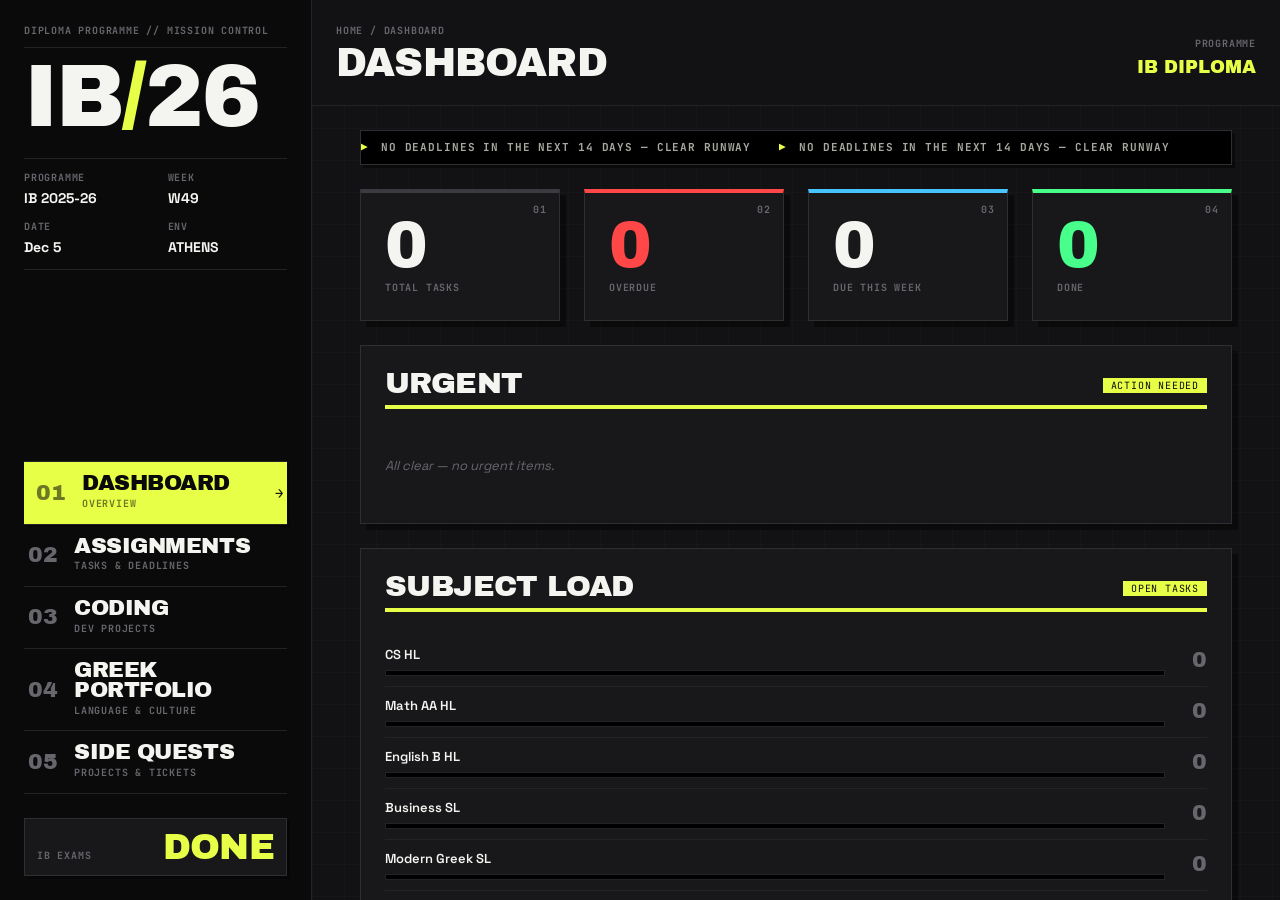
==== commit 57c836e0: "feat: replace EE tracker with Coding view, rename Projects to Side Quests Coding view syncs two-way " ====
--- a/index.html
+++ b/index.html
@@ -54,11 +54,11 @@
         </div>
         <span class="nav-arrow">&#x2192;</span>
       </li>
-      <li class="nav-item" data-view="ee-tracker">
+      <li class="nav-item" data-view="coding">
         <span class="num">03</span>
         <div class="nav-text">
-          <div class="display-text nav-label">EE Tracker</div>
-          <div class="mono-label nav-sub">Extended Essay</div>
+          <div class="display-text nav-label">Coding</div>
+          <div class="mono-label nav-sub">Dev Projects</div>
         </div>
         <span class="nav-arrow">&#x2192;</span>
       </li>
@@ -73,7 +73,7 @@
       <li class="nav-item" data-view="projects">
         <span class="num">05</span>
         <div class="nav-text">
-          <div class="display-text nav-label">Projects</div>
+          <div class="display-text nav-label">Side Quests</div>
           <div class="mono-label nav-sub">Projects &amp; Tickets</div>
         </div>
         <span class="nav-arrow">&#x2192;</span>
@@ -103,7 +103,7 @@
 
     <div data-view="dashboard" style="display:none"></div>
     <div data-view="assignments" style="display:none"></div>
-    <div data-view="ee-tracker" style="display:none"></div>
+    <div data-view="coding" style="display:none"></div>
     <div data-view="greek-portfolio" style="display:none"></div>
     <div data-view="projects" style="display:none"></div>
   </main>
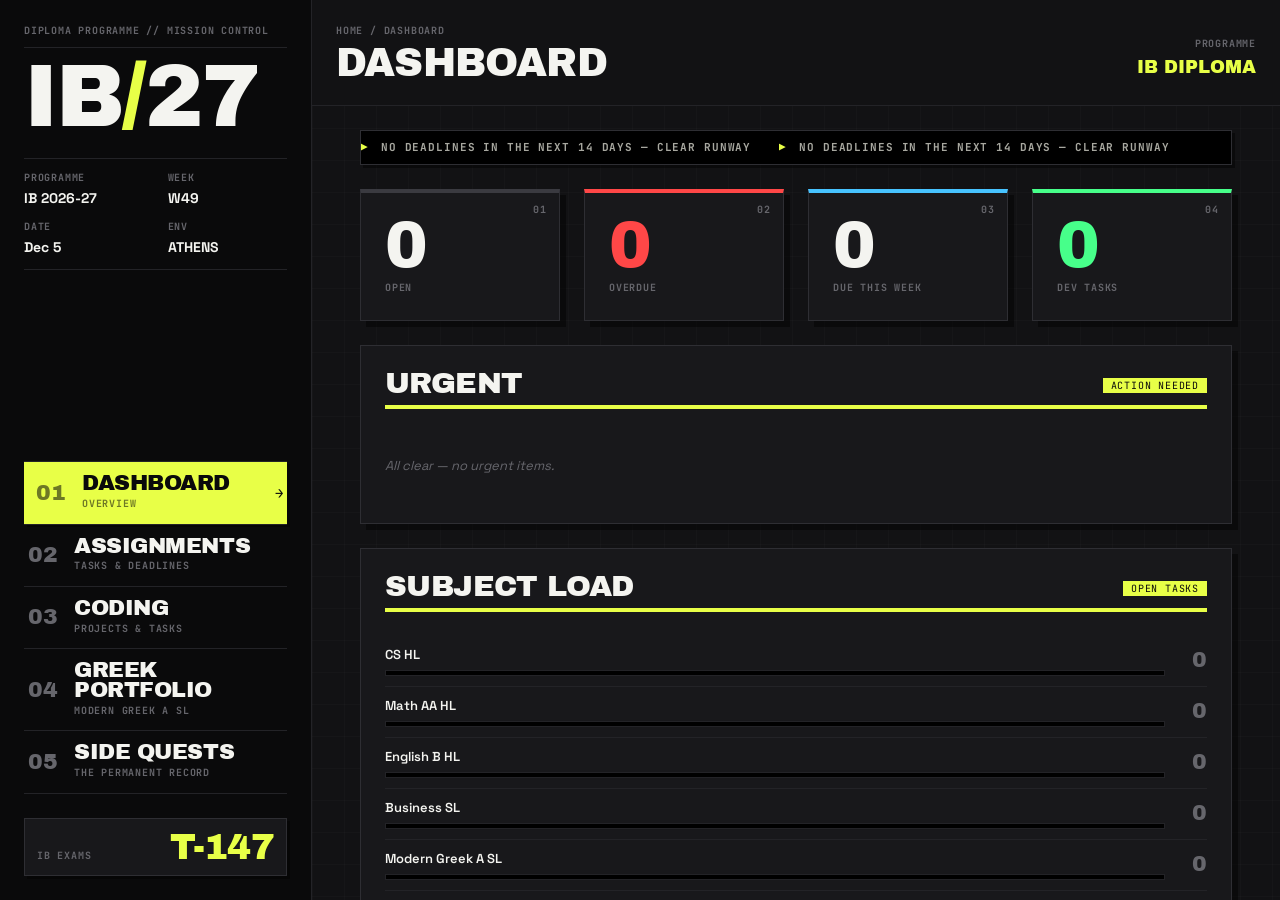
==== commit fa751dd2: "remap every view onto the current Notion schemas The four databases drifted since April and three of" ====
--- a/index.html
+++ b/index.html
@@ -3,7 +3,7 @@
 <head>
   <meta charset="UTF-8">
   <meta name="viewport" content="width=device-width, initial-scale=1.0">
-  <title>IB Dashboard 2025-26</title>
+  <title>IB Dashboard 2026-27</title>
   <link rel="preconnect" href="https://fonts.googleapis.com">
   <link rel="preconnect" href="https://fonts.gstatic.com" crossorigin>
   <link href="https://fonts.googleapis.com/css2?family=Archivo+Black&family=JetBrains+Mono:wght@400;700&family=Space+Grotesk:wght@400;500;600;700&display=swap" rel="stylesheet">
@@ -15,13 +15,13 @@
   <aside>
     <div class="brand-block">
       <div class="mono-label brand-kicker">DIPLOMA PROGRAMME // MISSION CONTROL</div>
-      <h1 class="display-text brand-title">IB<span class="brand-slash">/</span>26</h1>
+      <h1 class="display-text brand-title">IB<span class="brand-slash">/</span>27</h1>
     </div>
 
     <div class="meta-grid">
       <div class="meta-item">
         <div class="mono-label meta-key">Programme</div>
-        <div class="meta-value">IB 2025-26</div>
+        <div class="meta-value">IB 2026-27</div>
       </div>
       <div class="meta-item">
         <div class="mono-label meta-key">Week</div>
@@ -58,7 +58,7 @@
         <span class="num">03</span>
         <div class="nav-text">
           <div class="display-text nav-label">Coding</div>
-          <div class="mono-label nav-sub">Dev Projects</div>
+          <div class="mono-label nav-sub">Projects &amp; Tasks</div>
         </div>
         <span class="nav-arrow">&#x2192;</span>
       </li>
@@ -66,15 +66,15 @@
         <span class="num">04</span>
         <div class="nav-text">
           <div class="display-text nav-label">Greek Portfolio</div>
-          <div class="mono-label nav-sub">Language &amp; Culture</div>
+          <div class="mono-label nav-sub">Modern Greek A SL</div>
         </div>
         <span class="nav-arrow">&#x2192;</span>
       </li>
-      <li class="nav-item" data-view="projects">
+      <li class="nav-item" data-view="side-quests">
         <span class="num">05</span>
         <div class="nav-text">
           <div class="display-text nav-label">Side Quests</div>
-          <div class="mono-label nav-sub">Projects &amp; Tickets</div>
+          <div class="mono-label nav-sub">The Permanent Record</div>
         </div>
         <span class="nav-arrow">&#x2192;</span>
       </li>
@@ -105,7 +105,7 @@
     <div data-view="assignments" style="display:none"></div>
     <div data-view="coding" style="display:none"></div>
     <div data-view="greek-portfolio" style="display:none"></div>
-    <div data-view="projects" style="display:none"></div>
+    <div data-view="side-quests" style="display:none"></div>
   </main>
 
   <!-- MODAL -->
--- a/style.css
+++ b/style.css
@@ -642,16 +642,11 @@
   width: max-content;
 }
 
+/* One status vocabulary across assignments, dev tasks and the Greek portfolio */
 .s-TODO        { color: var(--status-todo); }
 .s-IN_PROGRESS { color: var(--status-in-progress); }
-.s-REVIEW      { color: var(--status-review); }
 .s-DONE        { color: var(--status-done); }
 .s-BLOCKED     { color: var(--status-blocked); }
-
-/* Greek text statuses */
-.s-greek-DRAFT   { color: var(--status-todo); }
-.s-greek-REVISED { color: var(--status-review); }
-.s-greek-FINAL   { color: var(--status-done); }
 
 .clickable-status {
   cursor: pointer;
@@ -710,6 +705,8 @@
 }
 .due-chip:first-child { margin-left: 0; }
 .chip-danger { color: var(--status-blocked); border-color: var(--status-blocked); }
+.chip-link { color: var(--ink-2); text-decoration: none; }
+.chip-link:hover { color: var(--accent); border-color: var(--accent); }
 
 /* Subject badges — match Notion Assignments DB */
 .subject-badge {
@@ -726,9 +723,10 @@
 .subj-math-aa-hl         { background: #2D4A8A; color: #fff; }
 .subj-english-b-hl       { background: #4A2D8A; color: #fff; }
 .subj-business-sl        { background: #8A6A2D; color: #fff; }
-.subj-modern-greek-sl    { background: #2D8A4A; color: #fff; }
+.subj-modern-greek-a-sl  { background: #2D8A4A; color: #fff; }
 .subj-global-politics-sl { background: #8A4A2D; color: #fff; }
 .subj-tok                { background: #555;    color: #fff; }
+.subj-math-extra         { background: #6B2D4A; color: #fff; }
 .subj-other              { background: #333;    color: #999; }
 
 /* ============================================================
@@ -740,9 +738,6 @@
   gap: var(--spacing-sm);
   align-items: start;
 }
-
-/* 5-column board for assignments / PM tickets */
-.board-5col { grid-template-columns: repeat(5, 1fr) !important; }
 
 .board-col {
   background: var(--bg-2);
@@ -793,7 +788,6 @@
 
 .s-border-TODO        { border-left-color: var(--status-todo); }
 .s-border-IN_PROGRESS { border-left-color: var(--status-in-progress); }
-.s-border-REVIEW      { border-left-color: var(--status-review); }
 .s-border-DONE        { border-left-color: var(--status-done); }
 .s-border-BLOCKED     { border-left-color: var(--status-blocked); }
 
@@ -839,156 +833,15 @@
 }
 
 /* ============================================================
-   EE TRACKER
-   ============================================================ */
-.ee-layout {
-  display: grid;
-  grid-template-columns: 380px 1fr;
-  gap: var(--spacing-md);
-  align-items: start;
-}
-
-.ee-left {
-  display: flex;
-  flex-direction: column;
-  gap: var(--spacing-md);
-}
-
-.ee-percent {
-  font-size: 96px;
-  color: var(--accent);
-  margin: var(--spacing-sm) 0;
-}
-.ee-percent span { font-size: 32px; color: var(--ink-3); }
-
-.progress-track {
-  height: 12px;
-  background: #000;
-  border: 1px solid var(--line-2);
-}
-.progress-fill {
-  height: 100%;
-  background: var(--accent);
-  transition: width 0.3s ease;
-}
-
-.ee-wc-row {
-  display: flex;
-  align-items: baseline;
-  gap: var(--spacing-sm);
-  margin-top: var(--spacing-sm);
-  color: var(--ink-3);
-}
-
-.ee-wc-input {
-  width: 130px;
-  background: transparent;
-  border: none;
-  border-bottom: 2px solid var(--line-2);
-  color: var(--ink-1);
-  font-family: var(--font-display);
-  font-size: 28px;
-  padding: 2px 0;
-  outline: none;
-  -webkit-appearance: none;
-  appearance: none;
-  border-radius: 0;
-}
-.ee-wc-input:focus { border-bottom-color: var(--accent); }
-
-/* Milestone timeline */
-.ee-timeline { display: flex; flex-direction: column; }
-
-.ee-milestone {
-  display: flex;
-  align-items: center;
-  gap: var(--spacing-sm);
-  padding: 11px 4px;
-  border-bottom: 1px solid var(--line-1);
-  cursor: pointer;
-  transition: background 0.1s;
-}
-.ee-milestone:hover { background: rgba(255, 255, 255, 0.025); }
-
-.ee-milestone-num {
-  font-size: 20px;
-  color: var(--ink-3);
-  width: 34px;
-  flex-shrink: 0;
-}
-.ee-milestone.is-done .ee-milestone-num { color: var(--status-done); }
-
-.ee-milestone-label { font-weight: 600; }
-.ee-milestone.is-done .ee-milestone-label {
-  text-decoration: line-through;
-  color: var(--ink-3);
-}
-
-.ee-milestone-check {
-  appearance: none;
-  -webkit-appearance: none;
-  width: 18px;
-  height: 18px;
-  border: 2px solid var(--line-3);
-  background: transparent;
-  cursor: pointer;
-  flex-shrink: 0;
-  display: grid;
-  place-content: center;
-  transition: background 0.1s, border-color 0.1s;
-}
-.ee-milestone-check:checked {
-  background: var(--accent);
-  border-color: var(--accent);
-}
-.ee-milestone-check:checked::after {
-  content: '\2713';
-  color: var(--accent-ink);
-  font-size: 12px;
-  font-weight: 700;
-  line-height: 1;
-}
-
-/* Meeting log */
-.ee-meeting-list { display: flex; flex-direction: column; }
-
-.ee-meeting {
-  display: flex;
-  align-items: flex-start;
-  gap: var(--spacing-sm);
-  padding: 10px 0;
-  border-bottom: 1px solid var(--line-1);
-}
-.ee-meeting .due-chip { flex-shrink: 0; margin-top: 2px; }
-.ee-meeting-notes { font-size: 13px; color: var(--ink-2); }
-
-/* ============================================================
    GREEK PORTFOLIO
    ============================================================ */
 .greek-top {
   display: grid;
-  grid-template-columns: 1fr 320px;
+  grid-template-columns: 1fr 1fr;
   gap: var(--spacing-md);
   margin-bottom: var(--spacing-md);
   align-items: stretch;
 }
-
-.issue-input {
-  width: 100%;
-  background: var(--bg-3);
-  border: 1px solid var(--line-2);
-  color: var(--ink-1);
-  font-family: var(--font-body);
-  font-size: 15px;
-  line-height: 1.5;
-  padding: var(--spacing-sm);
-  outline: none;
-  resize: vertical;
-  min-height: 84px;
-  margin-top: 8px;
-  border-radius: 0;
-}
-.issue-input:focus { border-color: var(--accent); }
 
 .greek-progress-num {
   font-size: 64px;
@@ -997,17 +850,6 @@
 }
 .greek-progress-num span { font-size: 24px; color: var(--ink-3); }
 
-.greek-segments { display: flex; gap: 6px; }
-.greek-seg {
-  flex: 1;
-  height: 14px;
-  background: var(--bg-3);
-  border: 1px solid var(--line-2);
-}
-.greek-seg.seg-DRAFT   { background: var(--line-2); }
-.greek-seg.seg-REVISED { background: var(--status-review); border-color: var(--status-review); }
-.greek-seg.seg-FINAL   { background: var(--status-done); border-color: var(--status-done); }
-
 .greek-grid {
   display: grid;
   grid-template-columns: repeat(2, 1fr);
@@ -1024,9 +866,9 @@
   flex-direction: column;
   gap: var(--spacing-sm);
 }
-.greek-card.seg-border-DRAFT   { border-top-color: var(--line-3); }
-.greek-card.seg-border-REVISED { border-top-color: var(--status-review); }
-.greek-card.seg-border-FINAL   { border-top-color: var(--status-done); }
+.greek-card.seg-border-TODO        { border-top-color: var(--line-3); }
+.greek-card.seg-border-IN_PROGRESS { border-top-color: var(--status-in-progress); }
+.greek-card.seg-border-DONE        { border-top-color: var(--status-done); }
 
 .greek-card-head {
   display: flex;
@@ -1063,51 +905,38 @@
 .greek-status-step:hover:not(.step-active) { color: var(--ink-2); border-color: var(--line-3); }
 
 .greek-status-step.step-active { color: var(--accent-ink); }
-.greek-status-step.step-active[data-status="DRAFT"]   { background: var(--status-todo); border-color: var(--status-todo); }
-.greek-status-step.step-active[data-status="REVISED"] { background: var(--status-review); border-color: var(--status-review); }
-.greek-status-step.step-active[data-status="FINAL"]   { background: var(--status-done); border-color: var(--status-done); }
-
-.greek-card-fields {
-  display: flex;
-  flex-direction: column;
-  gap: var(--spacing-sm);
-}
-.greek-card-fields label {
+.greek-status-step.step-active[data-status="TODO"]        { background: var(--status-todo); border-color: var(--status-todo); }
+.greek-status-step.step-active[data-status="IN_PROGRESS"] { background: var(--status-in-progress); border-color: var(--status-in-progress); }
+.greek-status-step.step-active[data-status="DONE"]        { background: var(--status-done); border-color: var(--status-done); }
+
+/* Entry metadata: one labelled row per Notion multi-select that has values */
+.greek-chip-rows {
   display: flex;
   flex-direction: column;
   gap: 5px;
-  color: var(--ink-3);
-}
-
-.greek-wc-input {
-  width: 110px;
-  background: transparent;
-  border: none;
-  border-bottom: 2px solid var(--line-2);
-  color: var(--ink-1);
-  font-family: var(--font-display);
-  font-size: 20px;
-  padding: 2px 0;
-  outline: none;
-  border-radius: 0;
-  -webkit-appearance: none;
-  appearance: none;
-}
-.greek-wc-input:focus { border-bottom-color: var(--accent); }
-
-.greek-notes-input {
-  width: 100%;
-  background: var(--bg-3);
-  border: 1px solid var(--line-2);
-  color: var(--ink-1);
-  font-family: var(--font-body);
-  font-size: 13px;
-  padding: 8px 10px;
-  outline: none;
-  resize: vertical;
-  border-radius: 0;
-}
-.greek-notes-input:focus { border-color: var(--accent); }
+}
+.greek-chip-row {
+  display: flex;
+  align-items: center;
+  gap: 4px;
+  flex-wrap: wrap;
+}
+.greek-chip-row .mono-label {
+  color: var(--ink-3);
+  min-width: 56px;
+  flex-shrink: 0;
+}
+
+.greek-card-foot {
+  display: flex;
+  justify-content: space-between;
+  align-items: center;
+  gap: var(--spacing-sm);
+  margin-top: auto;
+  padding-top: var(--spacing-sm);
+  border-top: 1px solid var(--line-2);
+}
+.greek-mb-toggle.mb-on { color: var(--status-done); border-color: var(--status-done); }
 
 /* ============================================================
    PROJECTS (PM) VIEW
@@ -1131,37 +960,10 @@
   position: relative;
 }
 .project-card:hover { border-color: var(--accent); transform: translate(-2px, -2px); }
-.project-card.project-active {
-  border-color: var(--accent);
-  box-shadow: var(--shadow-accent);
-}
-
 .project-phase-bar {
   display: flex;
   justify-content: space-between;
   align-items: center;
-}
-
-.phase-badge {
-  font-family: var(--font-mono);
-  font-size: 10px;
-  font-weight: 700;
-  letter-spacing: 0.06em;
-  text-transform: uppercase;
-}
-.phase-ALPHA       { color: #FFA347; }
-.phase-BETA        { color: var(--accent); }
-.phase-LAUNCH      { color: var(--status-done); }
-.phase-MAINTENANCE { color: var(--status-review); }
-
-.active-badge {
-  font-family: var(--font-mono);
-  font-size: 9px;
-  font-weight: 700;
-  color: var(--accent-ink);
-  background: var(--accent);
-  padding: 2px 6px;
-  letter-spacing: 0.05em;
 }
 
 .project-name { font-size: 34px; line-height: 0.9; }
@@ -1178,21 +980,6 @@
 
 .project-stats { display: flex; gap: 6px; }
 
-.set-active-btn {
-  background: transparent;
-  border: none;
-  color: var(--ink-3);
-  cursor: pointer;
-  font-family: var(--font-mono);
-  font-size: 10px;
-  letter-spacing: 0.08em;
-  padding: 0;
-  transition: color 0.1s;
-  margin-top: 4px;
-  display: block;
-}
-.set-active-btn:hover { color: var(--accent); }
-
 .project-card-actions {
   display: flex;
   justify-content: space-between;
@@ -1213,65 +1000,6 @@
 /* ============================================================
    TEAM VIEW
    ============================================================ */
-.team-list { display: flex; flex-direction: column; gap: 2px; }
-
-.team-row {
-  display: grid;
-  grid-template-columns: 48px 1fr auto auto;
-  align-items: center;
-  gap: var(--spacing-md);
-  padding: var(--spacing-sm) 4px;
-  border-bottom: 1px solid var(--line-1);
-}
-.team-row:hover { background: rgba(255, 255, 255, 0.025); }
-.team-row.has-blocked {
-  border-left: 3px solid var(--status-blocked);
-  padding-left: 8px;
-  background-image: var(--hazard);
-}
-
-.member-circle {
-  width: 32px; height: 32px;
-  border: 2px solid var(--accent);
-  border-radius: 50%;
-  display: flex; align-items: center; justify-content: center;
-  font-weight: 700; font-size: 11px;
-  color: var(--accent);
-  flex-shrink: 0;
-  letter-spacing: 0.02em;
-}
-.member-circle.has-blocked { border-color: var(--status-blocked); color: var(--status-blocked); }
-
-.member-circle-lg {
-  width: 44px; height: 44px;
-  border: 2px solid var(--accent);
-  border-radius: 50%;
-  display: flex; align-items: center; justify-content: center;
-  font-weight: 700; font-size: 13px;
-  color: var(--accent);
-  flex-shrink: 0;
-  letter-spacing: 0.02em;
-}
-.member-circle-lg.has-blocked { border-color: var(--status-blocked); color: var(--status-blocked); }
-
-.member-name { font-weight: 700; font-size: 16px; }
-.member-role { color: var(--ink-3); margin-top: 2px; }
-
-.member-stats { display: flex; gap: var(--spacing-sm); align-items: center; }
-
-.member-actions { display: flex; gap: 4px; align-items: center; }
-
-.delete-member-btn {
-  background: transparent;
-  border: none;
-  color: var(--ink-3);
-  cursor: pointer;
-  font-size: 14px;
-  padding: 4px 8px;
-  transition: color 0.1s;
-}
-.delete-member-btn:hover { color: var(--status-blocked); }
-
 /* ============================================================
    MODAL
    ============================================================ */
@@ -1351,6 +1079,40 @@
 
 .modal-textarea { resize: vertical; min-height: 80px; }
 
+/* Chip picker — how every Notion multi-select is edited */
+.modal-field-inline { margin-bottom: var(--spacing-md); }
+
+.chip-picker {
+  display: flex;
+  flex-wrap: wrap;
+  gap: 6px;
+  padding-top: 2px;
+}
+
+.chip-option {
+  display: inline-flex;
+  align-items: center;
+  border: 1px solid var(--line-2);
+  background: var(--bg-3);
+  color: var(--ink-2);
+  font-family: var(--font-mono);
+  font-size: 10px;
+  font-weight: 700;
+  letter-spacing: 0.05em;
+  text-transform: uppercase;
+  padding: 5px 8px;
+  cursor: pointer;
+  user-select: none;
+  transition: all 0.1s;
+}
+.chip-option:hover { border-color: var(--line-3); color: var(--ink-1); }
+.chip-option input { position: absolute; opacity: 0; width: 0; height: 0; }
+.chip-option.chip-on {
+  background: var(--accent);
+  border-color: var(--accent);
+  color: var(--accent-ink);
+}
+
 .modal-submit {
   margin-top: var(--spacing-sm);
   background: var(--accent);
@@ -1402,13 +1164,8 @@
 /* ============================================================
    RESPONSIVE
    ============================================================ */
-@media (max-width: 1400px) {
-  .board-5col { grid-template-columns: repeat(3, 1fr) !important; }
-}
-
 @media (max-width: 1280px) {
   .dashboard-grid,
-  .ee-layout,
   .greek-grid,
   .greek-top,
   .project-grid { grid-template-columns: 1fr; }
